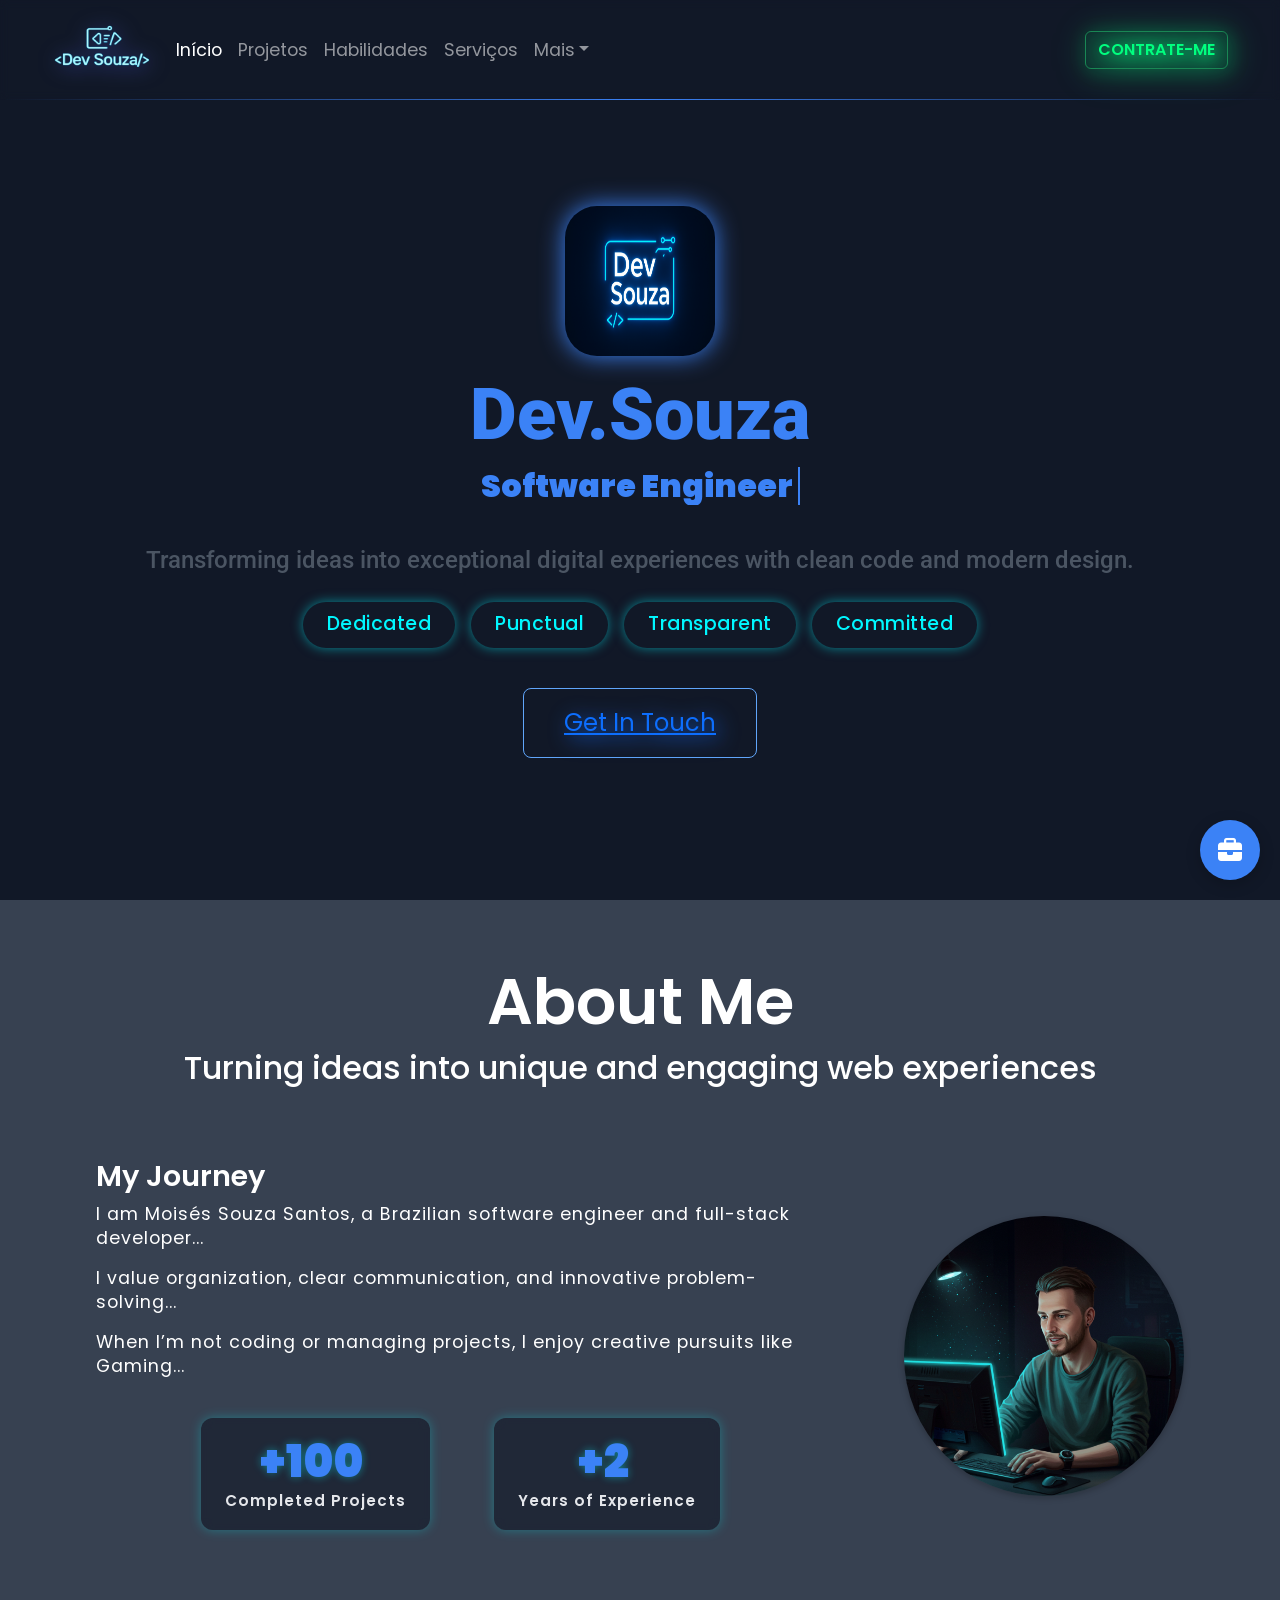
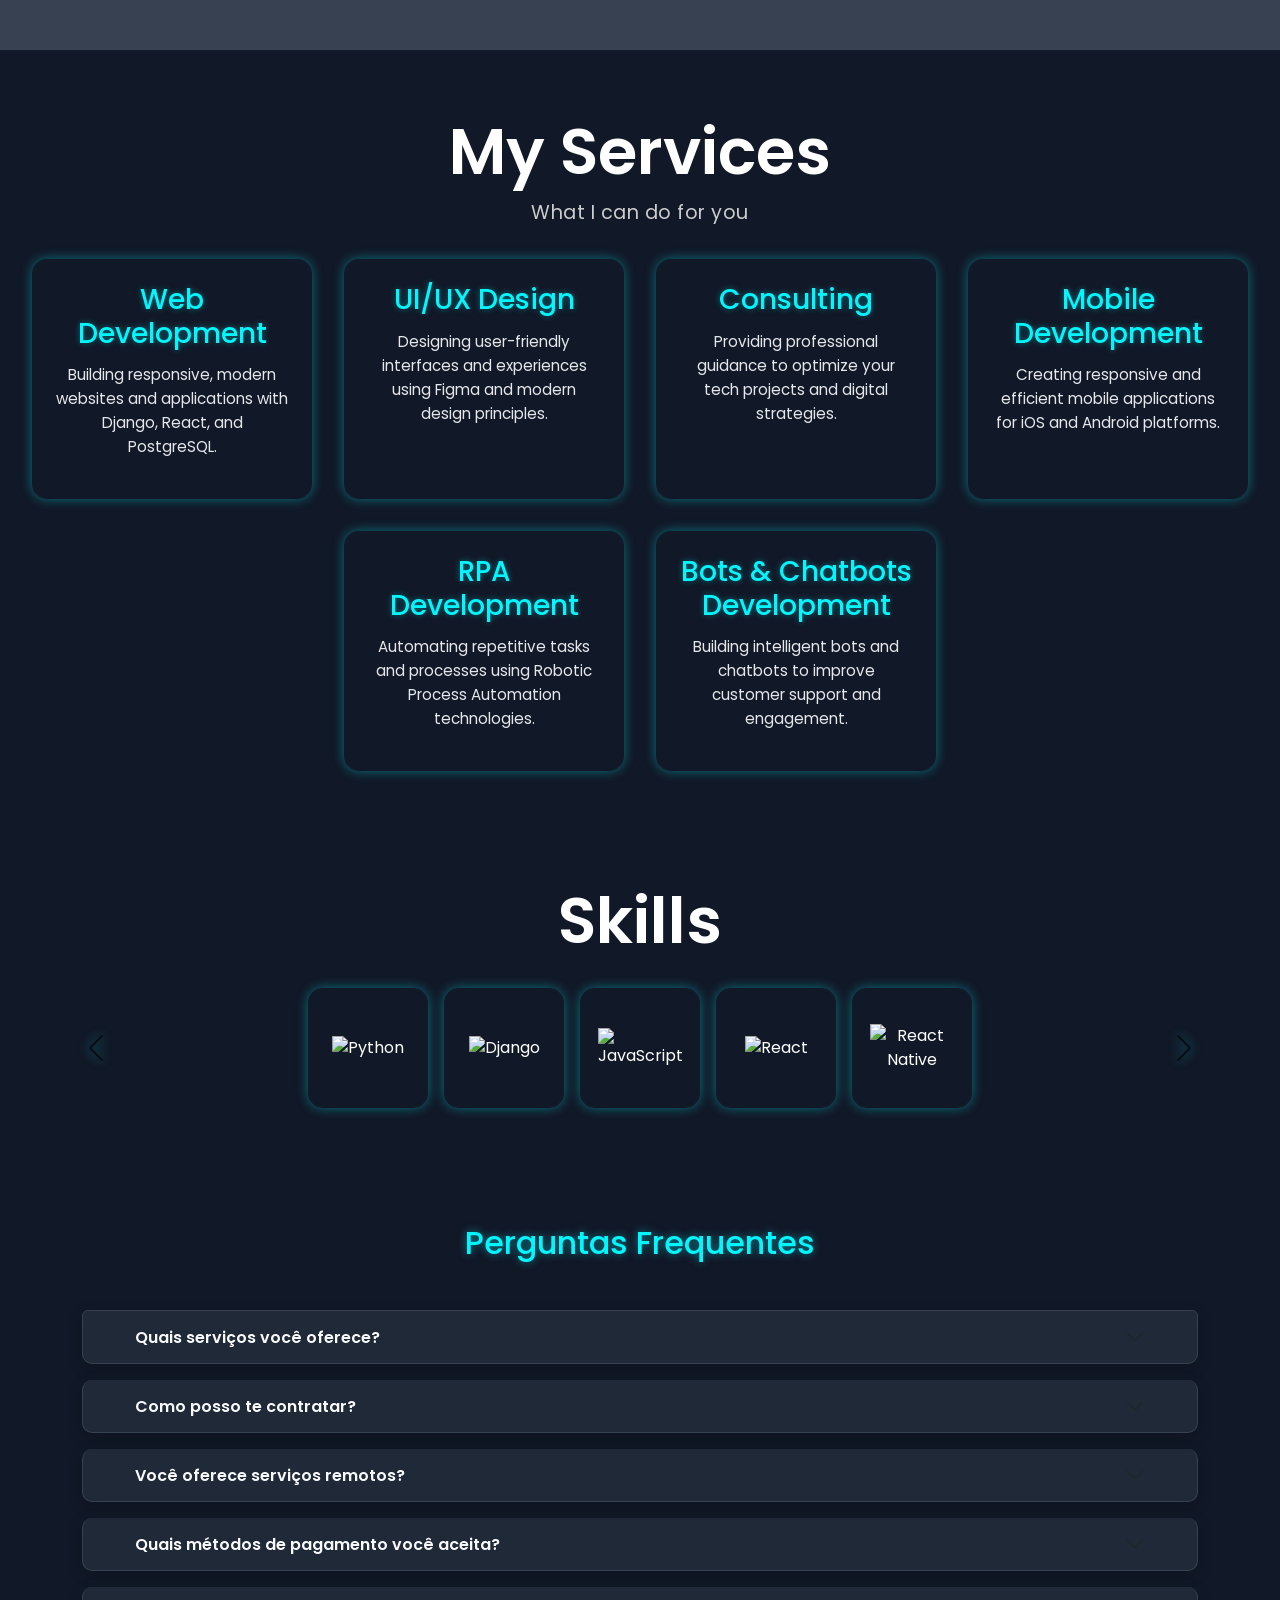
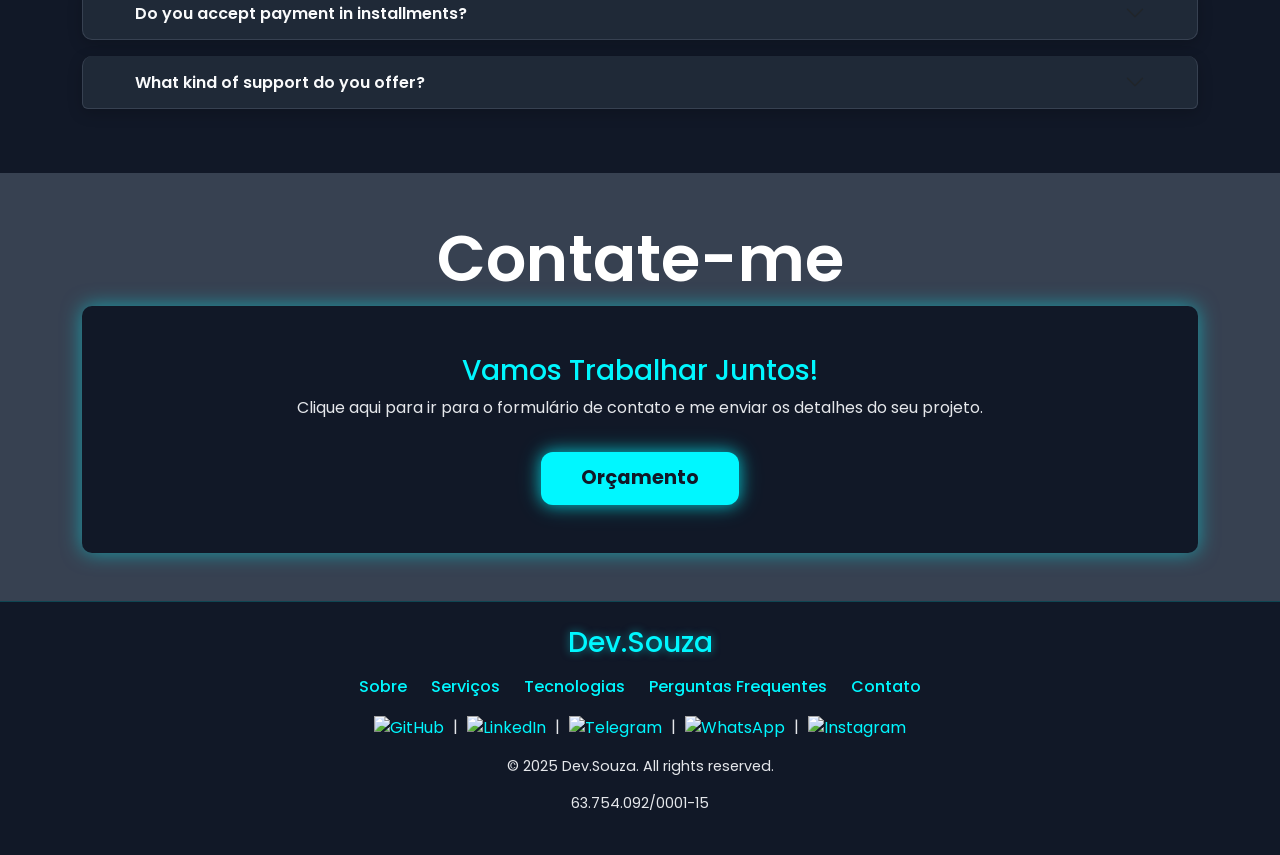
==== index.html @ a215d40a "first commit" ====
<!DOCTYPE html>
<html>
    <head>
        <meta charset="utf-8">
        <meta http-equiv="X-UA-Compatible" content="IE=edge">
        <title>Dev.Souza | Home</title>
        <meta name="description" content="">
        <meta name="viewport" content="width=device-width, initial-scale=1">
        
        <!-- Bootstrap CSS -->
        <link href="https://cdn.jsdelivr.net/npm/bootstrap@5.0.2/dist/css/bootstrap.min.css" rel="stylesheet" 
              integrity="sha384-EVSTQN3/azprG1Anm3QDgpJLIm9Nao0Yz1ztcQTwFspd3yD65VohhpuuCOmLASjC" crossorigin="anonymous">
        <!-- AOS CSS -->
        <link href="https://unpkg.com/aos@2.3.1/dist/aos.css" rel="stylesheet">
        <!-- Custom CSS -->
        <link rel="stylesheet" href="css/style.css">
        <!-- Font Awesome -->
        <link rel="stylesheet" href="https://cdnjs.cloudflare.com/ajax/libs/font-awesome/6.5.1/css/all.min.css">
    </head>
    <body>
        <header>
            <nav class="navbar navbar-expand-lg bg-transparent navbar-dark custom-navbar sticky-navbar">
                <div class="container-fluid">
                    <a class="navbar-brand" href="index.html">
                        <img src="images/logosouza3.png" width="150" height="150" alt="Dev.Souza">
                    </a>
                    <button class="navbar-toggler" type="button" data-bs-toggle="collapse" data-bs-target="#navbarSupportedContent"
                        aria-controls="navbarSupportedContent" aria-expanded="false" aria-label="Toggle navigation">
                        <span class="navbar-toggler-icon"></span>
                    </button>
                    <div class="collapse navbar-collapse" id="navbarSupportedContent">
                        <ul class="navbar-nav me-auto mb-2 mb-lg-0">
                            <li class="nav-item">
                                <a class="nav-link active" aria-current="page" href="#hero" data-translate="home">Home</a>
                            </li>
                            <li class="nav-item">
                                <a class="nav-link" href="projects.html" data-translate="projects">Projects</a>
                            </li>
                            <li class="nav-item">
                                <a class="nav-link" href="#technologies" data-translate="skills">Skills</a>
                            </li>
                            <li class="nav-item">
                                <a class="nav-link" href="#services" data-translate="services">Services</a>
                            </li>
                            <li class="nav-item dropdown">
                                <a class="nav-link dropdown-toggle" href="#" role="button" data-bs-toggle="dropdown" aria-expanded="false" data-translate="more">
                                    More
                                </a>
                                <ul class="dropdown-menu dropdown-menu-dark">
                                    <li><a class="dropdown-item" href="#about" data-translate="about">About</a></li>
                                    <li><a class="dropdown-item" href="#" target="_blank" data-translate="blog">Blog</a></li>
                                    <li><hr class="dropdown-divider"></li>
                                    <li><a class="dropdown-item" href="https://github.com/LinuxEater/" target="_blank" data-translate="github">GitHub</a></li>
                                </ul>
                            </li>
                        </ul>
                        <a href="budget.html" id="hire-me" class="btn btn-outline-success" data-translate="hire_me">HIRE ME</a>
                    </div>
                </div>
            </nav>
        </header>

        <!-- Hero Section -->
        <section id="hero" class="pt-5">
            <div id="particles-js"></div>
            <div class="bouncing-logo" data-aos="zoom-in">
                <img src="images/logosouza1.png" width="50" height="50">
            </div>
            <div class="text-title" data-aos="fade-up" data-aos-duration="1000"><h1>Dev.Souza</h1></div>
            <div class="text-title-sub" data-aos="fade-up" data-aos-delay="200" data-aos-duration="1000">
                <h2><span id="typewriter"></span></h2>
            </div>
            <div class="text-title-pa">
                <p>Transforming ideas into exceptional digital experiences with clean code and modern design.</p>
            </div>
            <div class="creed-boxes">
                <div class="creed-box"><p>Dedicated</p></div>
                <div class="creed-box"><p>Punctual</p></div>
                <div class="creed-box"><p>Transparent</p></div>
                <div class="creed-box"><p>Committed</p></div>
            </div>
            <div class="btn-ctr"><a href="#contact">Get In Touch</a></div>
        </section>

        <!-- About Section -->
        <section id="about">
            <h1 data-aos="fade-up">About Me</h1>
            <h2 data-aos="fade-up" data-aos-delay="100">Turning ideas into unique and engaging web experiences</h2>
            <div class="about-section">
                <div class="about-item" data-aos="fade-right">
                    <h4>My Journey</h4>
                    <p>I am Moisés Souza Santos, a Brazilian software engineer and full-stack developer...</p>
                    <p>I value organization, clear communication, and innovative problem-solving...</p>
                    <p>When I’m not coding or managing projects, I enjoy creative pursuits like Gaming...</p>
                    <div class="about-small">
                        <div class="box-item">
                            <p>+100</p>
                            <small>Completed Projects</small>
                        </div>
                        <div class="box-item">
                            <p>+2</p>
                            <small>Years of Experience</small>
                        </div>
                    </div>
                </div>
                <div class="about-image" data-aos="fade-left">
                    <img src="images/aboutimage.jpg">
                </div>
            </div>
        </section>

        <!-- Services Section -->
        <section id="services">
            <h2 data-aos="fade-up">My Services</h2>
            <p class="subtitle" data-aos="fade-up" data-aos-delay="100">What I can do for you</p>
            <div class="services-container">
                <div class="service-card" data-aos="fade-up" data-aos-delay="200">
                    <h3>Web Development</h3>
                    <p>Building responsive, modern websites and applications with Django, React, and PostgreSQL.</p>
                </div>
                <div class="service-card" data-aos="fade-up" data-aos-delay="300">
                    <h3>UI/UX Design</h3>
                    <p>Designing user-friendly interfaces and experiences using Figma and modern design principles.</p>
                </div>
                <div class="service-card" data-aos="fade-up" data-aos-delay="400">
                    <h3>Consulting</h3>
                    <p>Providing professional guidance to optimize your tech projects and digital strategies.</p>
                </div>
                <div class="service-card" data-aos="fade-up" data-aos-delay="500">
                    <h3>Mobile Development</h3>
                    <p>Creating responsive and efficient mobile applications for iOS and Android platforms.</p>
                </div>
                <div class="service-card" data-aos="fade-up" data-aos-delay="600">
                    <h3>RPA Development</h3>
                    <p>Automating repetitive tasks and processes using Robotic Process Automation technologies.</p>
                </div>
                <div class="service-card" data-aos="fade-up" data-aos-delay="700">
                    <h3>Bots & Chatbots Development</h3>
                    <p>Building intelligent bots and chatbots to improve customer support and engagement.</p>
                </div>
            </div>
        </section>

        <!-- Technologies Section -->
        <section id="technologies" class="py-5" style="text-align: center; color: #fff;">
            <h2 class="mb-4" style="color: #00f7ff;" data-aos="fade-up">Skills</h2>
            <div id="techCarousel" class="carousel slide" data-bs-ride="carousel" data-aos="zoom-in">
                <div class="carousel-inner">
                    <!-- Slides com imagens de tecnologias -->
                    <div class="carousel-item active">
                        <div class="d-flex justify-content-center gap-3 flex-wrap">
                            <div class="tech-slide"><img src="https://img.icons8.com/nolan/64/python.png" alt="Python"></div>
                            <div class="tech-slide"><img src="https://img.icons8.com/nolan/64/django.png" alt="Django"></div>
                            <div class="tech-slide"><img src="https://img.icons8.com/nolan/64/javascript.png" alt="JavaScript"></div>
                            <div class="tech-slide"><img src="https://img.icons8.com/officel/80/react.png" alt="React"></div>
                            <div class="tech-slide"><img src="https://img.icons8.com/nolan/64/android-os.png" alt="React Native"></div>
                        </div>
                    </div>
                    <div class="carousel-item">
                        <div class="d-flex justify-content-center gap-3 flex-wrap">
                            <div class="tech-slide"><img src="https://img.icons8.com/nolan/64/node-js.png" alt="Node.js"></div>
                            <div class="tech-slide"><img src="https://img.icons8.com/nolan/64/angularjs.png" alt="Angular"></div>
                            <div class="tech-slide"><img src="https://img.icons8.com/nolan/64/html.png" alt="HTML"></div>
                            <div class="tech-slide"><img src="https://img.icons8.com/nolan/64/css3.png" alt="CSS"></div>
                            <div class="tech-slide"><img src="https://img.icons8.com/nolan/64/tailwind_css.png" alt="Tailwind"></div>
                        </div>
                    </div>
                    <div class="carousel-item">
                        <div class="d-flex justify-content-center gap-3 flex-wrap">
                            <div class="tech-slide"><img src="https://img.icons8.com/color/48/postgreesql.png" alt="PostgreSQL"></div>
                            <div class="tech-slide"><img src="https://img.icons8.com/external-bearicons-gradient-bearicons/64/external-SQL-file-extension-bearicons-gradient-bearicons.png" alt="SQLite"></div>
                            <div class="tech-slide"><img src="https://img.icons8.com/nolan/64/mongo-db.png" alt="MongoDB"></div>
                            <div class="tech-slide"><img src="https://img.icons8.com/nolan/64/mysql.png" alt="MySQL"></div>
                            <div class="tech-slide"><img src="https://img.icons8.com/color/48/firebase.png" alt="Firebase"></div>
                        </div>
                    </div>
                </div>

                <!-- Controls -->
                <button class="carousel-control-prev" type="button" data-bs-target="#techCarousel" data-bs-slide="prev">
                    <span class="carousel-control-prev-icon" aria-hidden="true" style="filter: invert(100%) drop-shadow(0 0 6px #00f7ff);"></span>
                    <span class="visually-hidden">Previous</span>
                </button>
                <button class="carousel-control-next" type="button" data-bs-target="#techCarousel" data-bs-slide="next">
                    <span class="carousel-control-next-icon" aria-hidden="true" style="filter: invert(100%) drop-shadow(0 0 6px #00f7ff);"></span>
                    <span class="visually-hidden">Next</span>
                </button>
            </div>
        </section>

    <section id="faq" class="py-5" style="background-color: #111827; color: #fff;">
    <div class="container">
        <h2 class="text-center mb-5" style="color: #00f7ff; text-shadow: 0 0 8px rgba(0,247,255,0.5);" data-aos="fade-up" data-translate="faq">Frequently Asked Questions</h2>

        <div class="accordion" id="faqAccordion">

        <!-- Questão 1 -->
        <div class="accordion-item" data-aos="fade-up" data-aos-delay="100">
            <h2 class="accordion-header" id="faqHeading1">
            <button class="accordion-button collapsed" type="button" data-bs-toggle="collapse" data-bs-target="#faqCollapse1" aria-expanded="false" aria-controls="faqCollapse1" data-translate="faq1_question">
                What services do you offer?
            </button>
            </h2>
            <div id="faqCollapse1" class="accordion-collapse collapse" aria-labelledby="faqHeading1" data-bs-parent="#faqAccordion">
            <div class="accordion-body" data-translate="faq1_answer">
                I provide web development, mobile development, RPA, bots and chatbots, and consulting services.
            </div>
            </div>
        </div>

        <!-- Questão 2 -->
        <div class="accordion-item" data-aos="fade-up" data-aos-delay="200">
            <h2 class="accordion-header" id="faqHeading2">
            <button class="accordion-button collapsed" type="button" data-bs-toggle="collapse" data-bs-target="#faqCollapse2" aria-expanded="false" aria-controls="faqCollapse2" data-translate="faq2_question">
                How can I hire you?
            </button>
            </h2>
            <div id="faqCollapse2" class="accordion-collapse collapse" aria-labelledby="faqHeading2" data-bs-parent="#faqAccordion">
            <div class="accordion-body" data-translate="faq2_answer">
                You can contact me through the contact section below, and I will get back to you promptly.
            </div>
            </div>
        </div>

        <!-- Questão 3 -->
        <div class="accordion-item" data-aos="fade-up" data-aos-delay="300">
            <h2 class="accordion-header" id="faqHeading3">
            <button class="accordion-button collapsed" type="button" data-bs-toggle="collapse" data-bs-target="#faqCollapse3" aria-expanded="false" aria-controls="faqCollapse3" data-translate="faq3_question">
                Do you offer remote services?
            </button>
            </h2>
            <div id="faqCollapse3" class="accordion-collapse collapse" aria-labelledby="faqHeading3" data-bs-parent="#faqAccordion">
            <div class="accordion-body" data-translate="faq3_answer">
                Yes! I work with clients worldwide via online communication and project management tools.
            </div>
            </div>
        </div>

        <!-- Questão 4 -->
        <div class="accordion-item" data-aos="fade-up" data-aos-delay="400">
            <h2 class="accordion-header" id="faqHeading4">
            <button class="accordion-button collapsed" type="button" data-bs-toggle="collapse" data-bs-target="#faqCollapse4" aria-expanded="false" aria-controls="faqCollapse4" data-translate="faq4_question">
                What payment methods do you accept?
            </button>
            </h2>
            <div id="faqCollapse4" class="accordion-collapse collapse" aria-labelledby="faqHeading4" data-bs-parent="#faqAccordion">
            <div class="accordion-body" data-translate="faq4_answer">
                I accept Wise, PicPay, PagSeguro, Pix, and MercadoPago.
            </div>
            </div>
        </div>

        <!-- Questão 5 -->
        <div class="accordion-item" data-aos="fade-up" data-aos-delay="500">
            <h2 class="accordion-header" id="faqHeading5">
            <button class="accordion-button collapsed" type="button" data-bs-toggle="collapse" data-bs-target="#faqCollapse5" aria-expanded="false" aria-controls="faqCollapse5" data-translate="faq5_question">
                Do you accept payment in installments?
            </button>
            </h2>
            <div id="faqCollapse5" class="accordion-collapse collapse" aria-labelledby="faqHeading5" data-bs-parent="#faqAccordion">
            <div class="accordion-body" data-translate="faq5_answer">
                Yes! I accept 50% payment at the start and 50% at the end of the project. I also offer installment options if needed.
            </div>
            </div>
        </div>

        <!-- Questão 6 -->
        <div class="accordion-item" data-aos="fade-up" data-aos-delay="600">
            <h2 class="accordion-header" id="faqHeading6">
            <button class="accordion-button collapsed" type="button" data-bs-toggle="collapse" data-bs-target="#faqCollapse6" aria-expanded="false" aria-controls="faqCollapse6" data-translate="faq6_question">
                What kind of support do you offer?
            </button>
            </h2>
            <div id="faqCollapse6" class="accordion-collapse collapse" aria-labelledby="faqHeading6" data-bs-parent="#faqAccordion">
            <div class="accordion-body" data-translate="faq6_answer">
                I provide full support during and after the project, including troubleshooting, maintenance, and updates.
            </div>
            </div>
        </div>

        </div>
    </div>
    </section>


    <section id="contact" class="py-5" style="background-color: #222; color: #fff; text-align: center;">
    <div class="container">
        <h2 class="mb-4" style="color: #00f7ff;" data-aos="fade-up" data-translate="contact_me">Contact Me</h2>

        <div class="contact-card p-5 rounded" onclick="window.location.href='/contact-page';" data-aos="zoom-in" data-aos-delay="100">
        <h3 style="color: #00f7ff;" data-translate="lets_work_together">Let's Work Together!</h3>
        <p style="color: #e5e7eb;" data-translate="contact_text">Click here to go to the contact form and send me your project details.</p>
        <a href="{% url 'budget' %}"><button class="btn btn-neon mt-3" data-translate="budget">Budget</button></a>
        </div>
    </div>
    </section>

        <!-- Footer e Scripts -->
        <footer id="footer" class="site-footer py-4" style="background-color: #111827; color: #e5e7eb;">
            <div class="container text-center">
                <h3 style="color: #00f7ff; text-shadow: 0 0 8px rgba(0,247,255,0.5);" data-aos="fade-up">Dev.Souza</h3>
                <ul class="footer-links list-unstyled d-flex justify-content-center gap-4 mt-3 mb-3" data-aos="fade-up" data-aos-delay="100">
                    <li><a href="#about" class="footer-link" data-translate="about">About</a></li>
                    <li><a href="#services" class="footer-link" data-translate="services">Services</a></li>
                    <li><a href="#technologies" class="footer-link" data-translate="technologies">Technologies</a></li>
                    <li><a href="#faq" class="footer-link" data-translate="faq">FAQ</a></li>
                    <li><a href="#contact" class="footer-link" data-translate="contact">Contact</a></li>
                </ul>
                <div class="social-links mb-3" data-aos="fade-up" data-aos-delay="200">
                    <a href="https://github.com/LinuxEater" target="_blank"><img src="images/github_icon.png" alt="GitHub" width="24" height="24"></a> |
                    <a href="https://www.linkedin.com/in/mois%C3%A9s-souza-santos/" target="_blank"><img src="images/linkedin_icon.png" alt="LinkedIn" width="24" height="24"></a> |
                    <a href="https://t.me/moisessoss" target="_blank"><img src="images/telegram_icon.png" alt="Telegram" width="24" height="24"></a> |
                    <a href="https://wa.me/5538998189765" target="_blank"><img src="images/whatsapp_icon.png" alt="WhatsApp" width="24" height="24"></a> |
                    <a href="https://www.instagram.com/moises123bbb/" target="_blank"><img src="images/instagram_icon.png" alt="Instagram" width="24" height="24"></a>
                </div>
                <p style="font-size: 0.9rem;">&copy; 2025 Dev.Souza. All rights reserved.</p>
                <p style="font-size: 0.9rem;">63.754.092/0001-15</p>
            </div>
        </footer>

        <!-- Scripts -->
        <script src="https://cdn.jsdelivr.net/npm/bootstrap@5.0.2/dist/js/bootstrap.bundle.min.js" 
                integrity="sha384-MrcW6ZMFYlzcLA8Nl+NtUVF0sA7MsXsP1UyJoMp4YLEuNSfAP+JcXn/tWtIaxVXM" crossorigin="anonymous"></script>
        <script src="https://unpkg.com/aos@2.3.1/dist/aos.js"></script>
        <script src="js/translations.js" defer></script>
        <script src="js/script.js" defer></script>
        <script src="js/particles.min.js" defer></script>
        <script src="js/app.js" defer></script>
        <script>
            AOS.init();
        </script>
    </body>
</html>
        <!-- Floating Button -->
        <a href="projects.html" class="float-btn">
            <span class="float-btn-tooltip">Veja meus principais projetos</span>
            <i class="fa-solid fa-briefcase"></i>
        </a>
    </body>
</html>
---- css/style.css ----
@import url('https://fonts.googleapis.com/css2?family=Roboto:ital,wght@0,100..900;1,100..900&display=swap');
@import url('https://fonts.googleapis.com/css2?family=Poppins:wght@300;400;500;600;700&display=swap');

*{
    box-sizing: border-box;
    margin: 0;
    padding: 0;
    font-family: 'Poppins', sans-serif;
}

body {
    background: #f0f0f0;
    color: #333;
}

header {
    text-align: center;
    width: 100%;
    color: white;
}

:root {
  /* Backgrounds */
  --color-bg-dark: #111827;   /* fundo principal, quase azul escuro */
  --color-bg-light: #1f2937;  /* fundo secundário (cinza/azul médio) */
  
  /* Textos */
  --color-text-primary: #f9fafb; /* texto principal (quase branco) */
  --color-text-secondary: #d1d5db; /* cinza claro para subtítulos */
  --color-text-muted: #9ca3af; /* texto desativado */

  /* Acentos (azulados) */
  --color-accent: #3b82f6;   /* azul principal (Tailwind blue-500) */
  --color-accent-hover: #2563eb; /* azul mais forte para hover */
  --color-accent-light: #60a5fa; /* azul mais claro para detalhes */

  /* Feedback */
  --color-success: #10b981; /* verde */
  --color-warning: #f59e0b; /* amarelo */
  --color-danger: #ef4444;  /* vermelho */

  /* Bordas e separadores */
  --color-border: #374151; /* cinza escuro */
  --color-border-light: #4b5563;
}

body{
    margin: 0;
    padding: 0;
    font-family: 'Poppins', sans-serif;
    background-color: var(--color-bg-dark);

}

html {
    scroll-behavior: smooth; 
}


.custom-navbar {
  position: fixed;
  top: 0;
  left: 0;
  width: 100%;
  z-index: 100;
  padding-top: 0 !important;
  padding-bottom: 0 !important;
  padding-left: 2.5rem;
  padding-right: 2.5rem;
  backdrop-filter: blur(4px);
  color: var(--color-text-primary);
  transition: top 0.3s ease;
}

.custom-navbar .nav-link {
  font-size: 1.1rem !important; 
}

/* Gradiente como borda */
.custom-navbar::after {
  content: '';
  position: absolute;
  bottom: 0;
  left: 0;
  height: 1px;
  width: 100%;
  background: linear-gradient(to right, transparent, var(--color-accent), transparent);
  pointer-events: none;
}

.custom-navbar.sticky {
  position: fixed;
}

.container-fluid img {
    width: 100px;
    height: 90px;
    filter: drop-shadow(2px 2px 10px rgba(79, 95, 236, 0.6));
    transition: all 0.3s ease;
}

.container-fluid img:hover {
    transform: scale(1.1);
}

#hire-me{
    filter: drop-shadow(2px 2px 8px #00ff7f) drop-shadow(2px 2px 15px #00ff7f);
    font-weight: 600;
    color: #00ff7f;
    transition: all 0.3s ease-in-out;
}

#hire-me:hover{
    color: #fff;
    transform: scale(1.1);

}


#hero{
    height: 100vh;
    display: flex;
    flex-direction: column;
    justify-content: center;
    align-items: center;
    text-align: center;
    position: relative; /* Adicionado para posicionamento absoluto dos filhos */
    overflow: hidden; /* Garante que as partículas não transbordem */
}

#particles-js {
    position: absolute;
    width: 100%;
    height: 100%;
    top: 0;
    left: 0;
    z-index: 0; /* Garante que as partículas fiquem no fundo */
}

/* Ajusta o z-index para o conteúdo da hero section ficar acima das partículas */
#hero > *:not(#particles-js) {
    position: relative;
    z-index: 1;
}

#typewriter {
  border-right: 2px solid #3b82f6; /* cor do cursor */
  padding-right: 5px;
  white-space: nowrap;
  overflow: hidden;
  display: inline-block;
}

.bouncing-logo img{
  width: 150px;
  height: 150px;
  border-radius: 2rem;
  filter: drop-shadow(0 0 0.75rem #3b82f6);
  margin: 1rem;
  animation: bounce 2s infinite;
}

@keyframes bounce {
  0%, 100% {
    transform: translateY(0);
  }
  50% {
    transform: translateY(-20px);
  }
}

.text-title h1{
    font-size: 4.5rem;
    font-weight: 900;
    font-family: 'Roboto';
    color: var(--color-accent);
}

.text-title-sub h2{
    font-size: 2rem;
    font-weight: 900;
    font-family: 'Roboto';
    color: rgb(59,130,246);
}

.text-title-pa p{
    font-size: 1.5rem;
    font-weight: 500;
    margin-top: 20px;
    font-family: 'Roboto';
    color: rgb(75 85 99);
}

.creed-boxes{
    display: flex;
    justify-content: center;
    align-items: center;
}

.creed-box {
    margin: 0.5rem;
    padding: 0.6rem 1.5rem;
    display: flex;
    justify-content: center;
    align-items: center;
    text-align: center;
    border-radius: 25px;
    background-color: #111827; /* fundo escuro harmonioso */
    color: #00f7ff; /* azul neon para destacar o texto */
    font-weight: 600;
    font-size: 0.95rem;
    letter-spacing: 0.5px;
    box-shadow: 0 0 12px rgba(0, 247, 255, 0.5); /* glow azul neon */
    transition: transform 0.3s ease, box-shadow 0.3s ease, color 0.3s ease;
    cursor: pointer;
}

.creed-box:hover {
    transform: translateY(-4px) scale(1.05);
    box-shadow: 0 0 20px rgba(0, 247, 255, 0.8);
    color: #ffffff; /* muda o texto no hover para mais destaque */
}

.creed-box p{
    font-size: 1.2rem;      /* tamanho legível */
    font-weight: 500;     /* semi-bold, dá presença sem exagero */
    margin: 0;            /* remove margens padrão do <p> */
    line-height: 1.4;
}

.btn-ctr{
    margin-top: 2rem;
    border: solid 1px #60a5fa;
    color: #60a5fa;
    padding: 1rem 2.5rem;
    border-radius: .5rem;
    transition: all 0.3s ease-in-out;
}

.btn-ctr a{
    font-size: 1.5rem;
    filter: drop-shadow(4px 4px 10px rgb(17, 99, 231));
}

.btn-ctr:hover{
    background-color: #60a5fa;
    color: #f7f7f8;
    cursor: pointer;
    box-shadow: 4px 4px 10px #60a5fa;
    transform: scale(1.1);
}

/* Responsividade do Hero Section */
@media (max-width: 1024px) {
    #hero{
        margin-top: 100px;
    }

    #hero .text-title h1 {
        font-size: 2.5rem;
    }
    #hero .text-title-sub h2 {
        font-size: 1.3rem;
    }
    #hero .text-title-pa p {
        font-size: 1rem;
        max-width: 80%;
    }
    .creed-box {
        padding: 0.6rem 1.5rem;
        font-size: 0.95rem;
    }
    .btn-ctr a {
        font-size: 1.1rem;
        padding: 0.7rem 1.5rem;
    }
}

@media (max-width: 768px) {
    #hero {
        margin-top: 100px;
        padding: 4rem 1rem;
    }
    #hero .text-title h1 {
        font-size: 2rem;
    }
    #hero .text-title-sub h2 {
        font-size: 1.1rem;
    }
    #hero .text-title-pa p {
        font-size: 0.95rem;
        max-width: 90%;
    }
    .creed-boxes {
        flex-wrap: wrap;
        gap: 0.8rem;
    }
    .creed-box {
        padding: 0.5rem 1rem;
        font-size: 0.9rem;
    }
    .btn-ctr a {
        font-size: 1rem;
        padding: 0.65rem 1.2rem;
    }
}

@media (max-width: 480px) {
    #hero{
        margin-top: 100px;
    }

    #hero {
        height: auto;
        padding: 3rem 1rem;
        padding-top: 15rem;
    }
    #hero .text-title h1 {
        font-size: 1.8rem;
    }
    #hero .text-title-sub h2 {
        font-size: 1rem;
    }
    #hero .text-title-pa p {
        font-size: 0.9rem;
        max-width: 95%;
    }
    .creed-boxes {
        flex-direction: column;
        gap: 0.6rem;
    }
}


/* about me*/

#about{
    background-color: #374151;
    width: 100%;
    height: auto;
    padding: 4rem 2rem;
    color: white;
    display: flex;
    flex-direction: column;
    justify-content: center;
    align-items: center;
}

#about h1,h2{
    margin-left: 2rem;
    margin-right: 2rem;
}

#about > h1{
    font-size: 4rem;
    font-weight: 600;
}

#about > h2{
    font-size: 2rem;
    font-weight: 500;
}

.about-image{
    display: flex;
    justify-content: center;
    align-items: center;
    width: 280px;
    height: 280px;
    border-radius: 50%;
    box-shadow: 0 2px 6px rgba(7, 7, 7, 0.25);
    animation: rotate-card 5s linear infinite;
}

@keyframes rotate-card {
  0% {
    transform: scale(1.1);
    filter: drop-shadow(0 0 10px #00f7ff);
  }
  25% {
    transform: scale(1.2);
    filter: drop_shadow(0 0 20px #00f7ff);
  }
  50% {
    transform: scale(1.1);
    filter: drop-shadow(0 0 15px #00f7ff);
  }
  75% {
    transform: scale(1.2);
    filter: drop-shadow(0 0 25px #00f7ff);
  }
  100% {
    transform: scale(1.1);
    filter: drop-shadow(0 0 10px #00f7ff);
  }
}


.about-image img{
    width: 280px;
    height: 280px;
    border-radius: 50%;
}

.about-section{
    display: flex !important;
    justify-content: center;
    align-items: center;
    padding: 2rem 4rem;
    margin-top: 2rem;
}

.about-item{
    margin-right: 5rem;
}

.about-item h4{
    font-size: 1.8rem;
    font-weight: 600;
}

.about-item p{
    font-size: 1.1rem;
    line-height: 1.5rem;
    letter-spacing: 1px;
}

.about-small{
    display: flex;
    justify-content: center;
    align-items: center;
}

.box-item {
    margin: 1.5rem 2rem;
    display: flex;
    height: 7rem;
    flex-direction: column;
    justify-content: center;
    align-items: center;
    text-align: center; /* centraliza textos menores */
    padding: 1rem 1.5rem;
    border-radius: 12px;
    background: rgba(17, 24, 39, 0.6); /* fundo escuro translúcido (#111827) */
    backdrop-filter: blur(6px); /* efeito glassmorphism */
    box-shadow: 0 0 12px rgba(0, 247, 255, 0.3); /* glow azul neon */
    transition: transform 0.3s ease, box-shadow 0.3s ease;
}

.box-item:hover {
    transform: translateY(-6px) scale(1.05);
    box-shadow: 0 0 18px rgba(0, 247, 255, 0.6);
    cursor: pointer;
}

.box-item p {
    color: var(--color-accent);
    font-size: 2.8rem;
    font-weight: 900;
    margin: 1rem;
    margin-left: 10px;
    text-shadow: 0 0 8px rgba(0, 247, 255, 0.4); /* destaque neon */
}

.box-item small {
    letter-spacing: 1px;
    font-weight: 600;
    font-size: 0.95rem;
    color: #e5e7eb; /* cinza claro */
}

/* Tablet screens (768px and below) */
@media (max-width: 768px) {
  .about-section {
    flex-direction: column; /* Stack text and image vertically */
    padding: 1.5rem 2rem;
  }

  .about-item {
    margin-right: 0; /* Remove margin for vertical layout */
    text-align: center; /* Center text for better mobile appearance */
  }

  .about-small {
    flex-direction: column; /* Stack stats vertically */
    gap: 1rem;
  }

  .box-item {
    margin: 1rem 0;
    width: 80%; /* Ensure boxes don’t stretch too wide */
    max-width: 200px;
  }
}

/* Mobile screens (640px and below) */
@media (max-width: 640px) {
  #about {
    padding: 2rem 1rem; /* Reduce padding */
  }

  #about > h1 {
    font-size: 2.5rem; /* Smaller heading */
  }

  #about > h2 {
    font-size: 1.5rem;
    text-align: center;
  }

  .about-item h4 {
    font-size: 1.5rem;
  }

  .about-item p {
    font-size: 1rem;
    line-height: 1.4rem;
  }

  .about-image{
    background-color: none;
  }

  .about-image, .about-image img {
    width: 200px; /* Smaller image for mobile */
    height: 200px;
    margin-top: 20px;
  }

  .box-item p {
    font-size: 2rem; /* Smaller font for stats */
  }

  .box-item small {
    font-size: 0.85rem;
  }

  .about-section {
    padding: 1rem; /* Reduce padding further */
    margin-top: 1rem;
  }
}

/* Extra small screens (480px and below) */
@media (max-width: 480px) {
  #about > h1 {
    font-size: 2rem;
  }

  #about > h2 {
    font-size: 1.25rem;
  }

  .about-item h4 {
    font-size: 1.25rem;
  }

  .about-item p {
    font-size: 0.9rem;
    letter-spacing: 0.5px;
  }

  .about-image, .about-image img {
    width: 160px;
    height: 160px;
  }

  .box-item {
    padding: 0.75rem;
    height: 6rem;
  }

  .box-item p {
    font-size: 1.8rem;
    margin: 0.5rem;
  }
}

/* services section */
#services {
    padding: 4rem 2rem;
    background-color: var(--color-bg-dark); /* escuro, combina com o body #333 */
    color: #fff;
    text-align: center;
}

#services h1{
    font-size: 4rem !important;
    font-weight: 600 !important;
}

#services h2 {
    font-size: 4rem;
    margin-bottom: 0.5rem;
    color: white;
    font-weight: 600;
}

#services .subtitle {
    font-size: 1.2rem;
    margin-bottom: 2rem;
    color: #ccc;
    letter-spacing: 0.5px;
}

.services-container {
    display: flex;
    flex-wrap: wrap;
    justify-content: center;
    gap: 2rem;
}

.service-card {
    background: #111827;
    border-radius: 15px;
    padding: 1.5rem;
    width: 280px; /* ajustado para caber 6 cards lado a lado em telas grandes */
    box-shadow: 0 0 12px rgba(0, 247, 255, 0.4);
    transition: transform 0.3s ease, box-shadow 0.3s ease;
}

.service-card:hover {
    transform: translateY(-6px) scale(1.05);
    cursor: pointer;
    box-shadow: 0 0 20px rgba(0, 247, 255, 0.7);
}

.service-card h3 {
    color: #00f7ff;
    margin-bottom: 0.8rem;
    text-shadow: 0 0 6px rgba(0, 247, 255, 0.4);
}

.service-card p {
    color: #e5e7eb;
    font-size: 0.95rem;
    line-height: 1.5rem;
}

/* ================== Responsivo ================== */

/* Tablets e telas médias (≤1024px) */
@media (max-width: 1024px) {
    .services-container {
        flex-wrap: wrap;
        justify-content: center;
    }

    .service-card {
        width: 45%; /* dois cards por linha */
        margin-bottom: 1.5rem;
    }
}

/* Mobile (≤768px) */
@media (max-width: 768px) {
    .service-card {
        width: 100%; /* cada card ocupa a linha toda */
        margin-bottom: 1rem;
    }

    #services h2 {
        font-size: 2rem;
    }

    #services .subtitle {
        font-size: 1rem;
    }

    .service-card p {
        font-size: 0.9rem;
    }
}

/* skills */

#technologies{
    background-color: var(--color-bg-dark);
}

#technologies h2 {
    font-size: 4rem !important;
    margin-bottom: 0.5rem !important;
    color: white !important;
    font-weight: 600 !important;
}

.tech-slide {
    width: 120px;
    height: 120px;
    background-color: #111827;
    border-radius: 15px;
    display: flex;
    justify-content: center;
    align-items: center;
    box-shadow: 0 0 12px rgba(0, 247, 255, 0.4);
    transition: transform 0.3s ease, box-shadow 0.3s ease;
}

.tech-slide:hover {
    transform: scale(1.1) translateY(-6px);
    cursor: pointer;
    box-shadow: 0 0 20px rgba(0, 247, 255, 0.7);
}

.tech-slide img {
    max-width: 70%;
    max-height: 70%;
}

.carousel-item .d-flex {
    justify-content: center; /* centraliza horizontalmente */
    flex-wrap: wrap;         /* quebra em múltiplas linhas no mobile */
    gap: 1.5rem;
    padding: 20px 0;         /* adiciona espaço em cima e embaixo */
}

.accordion-item {
    background-color: var(--color-bg-light);
    border: 1px solid var(--color-border);
    border-radius: 10px;
    margin-bottom: 1rem;
    box-shadow: 0 4px 15px rgba(0, 0, 0, 0.2);
    transition: all 0.3s ease;
}

.accordion-item:hover {
    transform: translateY(-5px);
    box-shadow: 0 6px 20px rgba(0, 247, 255, 0.2);
}

.accordion-button {
    background-color: transparent;
    color: var(--color-text-primary);
    font-weight: 600;
    border-radius: 10px;
    transition: background-color 0.3s ease, color 0.3s ease;
}

.accordion-button:hover {
    background-color: rgba(0, 247, 255, 0.1);
    color: var(--color-accent-light);
}

.accordion-button:not(.collapsed) {
    background-color: var(--color-accent);
    color: var(--color-text-primary);
    box-shadow: 0 4px 15px rgba(59, 130, 246, 0.4);
}

.accordion-body {
    background-color: var(--color-bg-dark);
    color: var(--color-text-secondary);
    border-bottom-left-radius: 10px;
    border-bottom-right-radius: 10px;
}

/* contact section*/
#contact{
    background-color: #374151 !important;
}

#contact h2 {
    font-size: 4rem !important;
    margin-bottom: 0.5rem !important;
    color: white !important;
    font-weight: 600 !important;
}


.contact-card {
    background-color: #111827;
    border-radius: 10px !important;
    box-shadow: 0 0 20px rgba(0,247,255,0.5);
    cursor: pointer;
    transition: transform 0.3s ease, box-shadow 0.3s ease;
}

.contact-card:hover {
    box-shadow: 0 0 30px rgba(0,247,255,0.8);
}

.btn-neon {
    background-color: #00f7ff;
    color: #111827;
    font-weight: 600;
    box-shadow: 0 0 10px rgba(0,247,255,0.5);
    transition: box-shadow 0.3s ease, transform 0.3s ease;
}

.btn-neon:hover {
    box-shadow: 0 0 20px rgba(0,247,255,0.8);
    transform: scale(1.1);
}

/*footer*/
.footer-links a {
    color: #00f7ff;
    text-decoration: none;
    font-weight: 500;
    transition: color 0.3s, text-shadow 0.3s;
}

.footer-links a:hover {
    color: #ffffff;
    text-shadow: 0 0 8px rgba(0,247,255,0.7);
}

.social-links a {
    color: #00f7ff;
    text-decoration: none;
    margin: 0 5px;
}

.social-links a:hover {
    color: #ffffff;
}

.site-footer {
    border-top: 1px solid rgba(0, 247, 255, 0.2);
}


/*  pagina de orcamento */
#orcamentos{
    margin-top: 120px;
    background-color: var(--color-bg-dark) !important;
}
.quote-card {
    background: rgba(17, 24, 39, 0.7); /* fundo escuro transparente */
    backdrop-filter: blur(8px); /* efeito glassmorphism */
    border-radius: 20px !important;
    padding: 2rem;
    box-shadow: 0 0 20px rgba(0,247,255,0.4);
    transition: transform 0.3s ease, box-shadow 0.3s ease;
}

.quote-card:hover {
    transform: scale(1.02);
    box-shadow: 0 0 30px rgba(0,247,255,0.6);
}

.quote-form .form-control,
.quote-form .form-select,
.quote-form textarea {
    background-color: rgba(17,24,39,0.5);
    border: 1px solid #00f7ff;
    color: #e5e7eb;
    border-radius: 8px;
    padding: 0.65rem 1rem;
    transition: box-shadow 0.3s ease, border 0.3s ease;
}

.quote-form .form-control:focus,
.quote-form .form-select:focus,
.quote-form textarea:focus {
    box-shadow: 0 0 10px rgba(0, 247, 255, 0.6);
    border-color: #00f7ff;
    outline: none;
    background-color: rgba(26,26,46,0.8);
}

.btn-neon {
    background-color: #00f7ff !important; /* força a cor azul neon */
    color: #111827 !important;           /* texto escuro */
    font-weight: 700;
    font-size: 1.2rem;
    padding: 0.75rem 2.5rem;
    border: none !important;             /* remove bordas padrão do Bootstrap */
    border-radius: 12px;
    cursor: pointer;
    box-shadow: 0 0 15px rgba(0,247,255,0.6), 0 0 25px rgba(0,247,255,0.3);
    transition: box-shadow 0.3s ease, transform 0.3s ease, color 0.3s ease;
    display: inline-block;
    position: relative;
    z-index: 10;
}

.btn-neon:hover {
    transform: scale(1.1);
    box-shadow: 0 0 25px rgba(0,247,255,0.8), 0 0 40px rgba(0,247,255,0.5);
    color: #fff !important;
}

/*pagina de projetos */

#projects{
        margin-top: 120px;
    }

/* Header */
.projects-title {
    color: #00f7ff;
    text-shadow: 0 0 10px rgba(0,247,255,0.5);
}

.projects-subtitle {
    color: #e5e7eb;
    max-width: 800px;
    margin: auto;
}

/* Grid de Projetos */
.projects-grid {
    display: grid;
    grid-template-columns: repeat(auto-fit, minmax(280px, 1fr));
    gap: 2rem;
}

/* Cartões de Projeto */

#projects{
    background-color: var(--color-bg-dark) !important;
}

.project-card {
    background: rgba(17, 24, 39, 0.1) !important;
    backdrop-filter: blur(8px) !important;
    border-radius: 15px;
    padding: 1.5rem;
    box-shadow: 0 0 15px rgba(0,247,255,0.3);
    text-align: center;
    transition: transform 0.3s ease, box-shadow 0.3s ease;
}

.project-card img {
    width: 100%;
    border-radius: 12px;
    margin-bottom: 1rem;
    object-fit: cover;
}

.project-card h3 {
    color: #00f7ff;
    margin-bottom: 0.5rem;
}

.project-card p {
    color: #e5e7eb;
    font-size: 0.95rem;
    margin-bottom: 1rem;
}

.project-card:hover {
    transform: scale(1.03);
    box-shadow: 0 0 25px rgba(0,247,255,0.6);
}

/* Botão do Projeto */
.btn-project {
    background-color: #00f7ff;
    color: #111827;
    font-weight: 600;
    padding: 0.6rem 1.5rem;
    border-radius: 10px;
    text-decoration: none;
    box-shadow: 0 0 12px rgba(0,247,255,0.5);
    transition: transform 0.3s ease, box-shadow 0.3s ease;
}

.btn-project:hover {
    transform: scale(1.08);
    box-shadow: 0 0 25px rgba(0,247,255,0.8);
    color: #fff;
}

.more-projects-title {
    color: #00f7ff;
    font-size: 1.8rem;
    margin-bottom: 0.5rem;
    text-shadow: 0 0 10px rgba(0,247,255,0.5);
}

.more-projects-desc {
    color: #e5e7eb;
    font-size: 1rem;
    margin-bottom: 1.5rem;
    max-width: 700px;
    margin-left: auto;
    margin-right: auto;
}

.btn-more-projects {
    background-color: #00f7ff;
    color: #111827;
    font-weight: 600;
    padding: 0.65rem 1.8rem;
    border-radius: 12px;
    text-decoration: none;
    box-shadow: 0 0 12px rgba(0,247,255,0.5);
    transition: transform 0.3s ease, box-shadow 0.3s ease;
}

.btn-more-projects:hover {
    transform: scale(1.05);
    box-shadow: 0 0 25px rgba(0,247,255,0.8);
    color: #fff;
}

.project-section {
    background-color: #1f2937;
    padding: 2rem;
    border-radius: 15px;
    color: var(--color-text-primary);
}

.project-title {
    color: var(--color-accent);
    font-weight: 600;
    margin-bottom: 1rem;
}

.project-description {
    color: var(--color-text-secondary);
    line-height: 1.6;
}

.technologies-used .badge {
    background-color: var(--color-accent-light) !important;
    color: var(--color-bg-dark) !important;
    font-weight: 500;
    padding: 0.4rem 0.8rem;
}

/* General Responsive Adjustments (max-width: 768px) */
@media (max-width: 768px) {
    #projects{
        margin-top: 100px;
    }
    /* Global font size adjustments */
    h1 { font-size: 2.5rem !important; }
    h2 { font-size: 1.8rem !important; }
    h3 { font-size: 1.3rem !important; }
    p { font-size: 0.9rem !important; }

    /* Section padding */
    section {
        padding: 3rem 1rem !important;
    }

    /* Navbar adjustments */
    .custom-navbar {
        padding-left: 1rem;
        padding-right: 1rem;
    }
    .custom-navbar .nav-link {
        font-size: 1rem !important;
    }

    /* Contact and Quote cards */
    .contact-card, .quote-card {
        padding: 1.5rem;
        margin: 1rem auto;
        max-width: 90%;
    }

    /* Form elements */
    .quote-form .form-control,
    .quote-form .form-select,
    .quote-form textarea {
        padding: 0.5rem 0.8rem;
        font-size: 0.9rem;
    }

    /* Buttons */
    .btn-neon, .btn-project, .btn-more-projects {
        font-size: 1rem !important;
        padding: 0.6rem 1.2rem !important;
    }

    /* Technologies section */
    .tech-slide {
        width: 100px;
        height: 100px;
    }

    /* Footer */
    .footer-links, .social-links {
        flex-direction: column;
        gap: 0.5rem;
    }
}

/* General Responsive Adjustments (max-width: 480px) */
@media (max-width: 480px) {
    #projects{
        margin-top: 100px;
    }

    h1 { font-size: 2rem !important; }
    h2 { font-size: 1.5rem !important; }
    h3 { font-size: 1.1rem !important; }
    p { font-size: 0.85rem !important; }

    section {
        padding: 2rem 0.5rem !important;
    }

    .custom-navbar {
        padding-left: 0.5rem;
        padding-right: 0.5rem;
    }

    .tech-slide {
        width: 80px;
        height: 80px;
    }
}

/* Language Switcher */
.language-switcher {
    position: relative;
    width: 30px;
    height: 30px;
    border-radius: 50%;
    background-color: #fff;
    cursor: pointer;
    margin-right: 30px; /* Increased margin-right */
    transition: transform 0.2s ease-in-out;
}

.language-switcher:hover {
    transform: scale(1.1);
}

.language-switcher .flag {
    position: absolute;
    top: 0;
    left: 0;
    width: 100%;
    height: 100%;
    border-radius: 50%;
    object-fit: cover;
    display: none;
}

.language-switcher .flag.active {
    display: block;
}

@media (max-width: 768px) {
    .language-switcher {
        width: 25px;
        height: 25px;
        margin-right: 10px;
    }
}

/* Project Buttons */
.project-buttons {
    display: flex;
    justify-content: center;
    gap: 1rem;
    flex-wrap: wrap;
}

.project-buttons .btn {
    display: inline-flex;
    align-items: center;
    padding: 0.6rem 1.2rem;
    border-radius: 8px;
    font-weight: 600;
    text-decoration: none;
    transition: all 0.3s ease;
}

.project-buttons .btn-icon {
    width: 20px;
    height: 20px;
    margin-right: 8px;
    filter: invert(100%); /* Make icons white by default */
}

.btn-youtube {
    background-color: #ff0000; /* YouTube Red */
    color: #fff;
    box-shadow: 0 0 10px rgba(255, 0, 0, 0.5);
}

.btn-youtube:hover {
    background-color: #cc0000;
    box-shadow: 0 0 15px rgba(255, 0, 0, 0.8);
    transform: translateY(-3px);
    color: #fff;
}

.btn-github {
    background-color: #333; /* Dark Gray for GitHub */
    color: #fff;
    box-shadow: 0 0 10px rgba(51, 51, 51, 0.5);
}

.btn-github:hover {
    background-color: #000;
    box-shadow: 0 0 15px rgba(51, 51, 51, 0.8);
    transform: translateY(-3px);
    color: #fff;
}

.btn-github .btn-icon {
    filter: invert(100%); /* Ensure GitHub icon is white */
}

@media (max-width: 480px) {
    .project-buttons .btn {
        width: 100%;
        justify-content: center;
        margin-bottom: 0.5rem;
    }
}

/* Floating Button */
.float-btn {
    position: fixed;
    bottom: 20px;
    right: 20px;
    width: 60px;
    height: 60px;
    background-color: var(--color-accent);
    color: #fff;
    border-radius: 50%;
    display: flex;
    justify-content: center;
    align-items: center;
    font-size: 24px;
    box-shadow: 0 4px 15px rgba(0, 0, 0, 0.2);
    transition: all 0.3s ease;
    z-index: 1000;
    text-decoration: none; /* Remove underline from the link */
    animation: pulse 2s infinite; /* Add pulsating animation */
}

.float-btn:hover {
    transform: translateY(-5px);
    box-shadow: 0 6px 20px rgba(59, 130, 246, 0.4);
    color: #fff;
}

.project-page .float-btn {
    display: none;
}

.float-btn-tooltip {
    visibility: hidden;
    width: 180px;
    background-color: #333;
    color: #fff;
    text-align: center;
    border-radius: 6px;
    padding: 5px 0;
    position: absolute;
    z-index: 1;
    bottom: 100%; /* Position the tooltip above the button */
    left: 50%;
    margin-left: -90px; /* Center the tooltip */
    opacity: 0;
    transition: opacity 0.3s;
}

.float-btn-tooltip::after {
    content: "";
    position: absolute;
    top: 100%; /* At the bottom of the tooltip */
    left: 50%;
    margin-left: -5px;
    border-width: 5px;
    border-style: solid;
    border-color: #333 transparent transparent transparent;
}

.float-btn:hover .float-btn-tooltip {
    visibility: visible;
    opacity: 1;
}

@keyframes pulse {
    0% {
        box-shadow: 0 0 0 0 rgba(59, 130, 246, 0.4);
    }
    70% {
        box-shadow: 0 0 0 10px rgba(59, 130, 246, 0);
    }
    100% {
        box-shadow: 0 0 0 0 rgba(59, 130, 246, 0);
    }
}
 
/* Floating Button Tooltip */
.float-btn-tooltip {
    visibility: hidden;
    width: 180px;
    background-color: #333;
    color: #fff;
    text-align: center;
    border-radius: 6px;
    padding: 5px 0;
    position: absolute;
    z-index: 1;
    bottom: 100%; /* Position the tooltip above the button */
    left: 50%;
    margin-left: -90px; /* Center the tooltip */
    opacity: 0;
    transition: opacity 0.3s;
}

.float-btn-tooltip::after {
    content: "";
    position: absolute;
    top: 100%; /* At the bottom of the tooltip */
    left: 50%;
    margin-left: -5px;
    border-width: 5px;
    border-style: solid;
    border-color: #333 transparent transparent transparent;
}

.float-btn:hover .float-btn-tooltip {
    visibility: visible;
    opacity: 1;
}
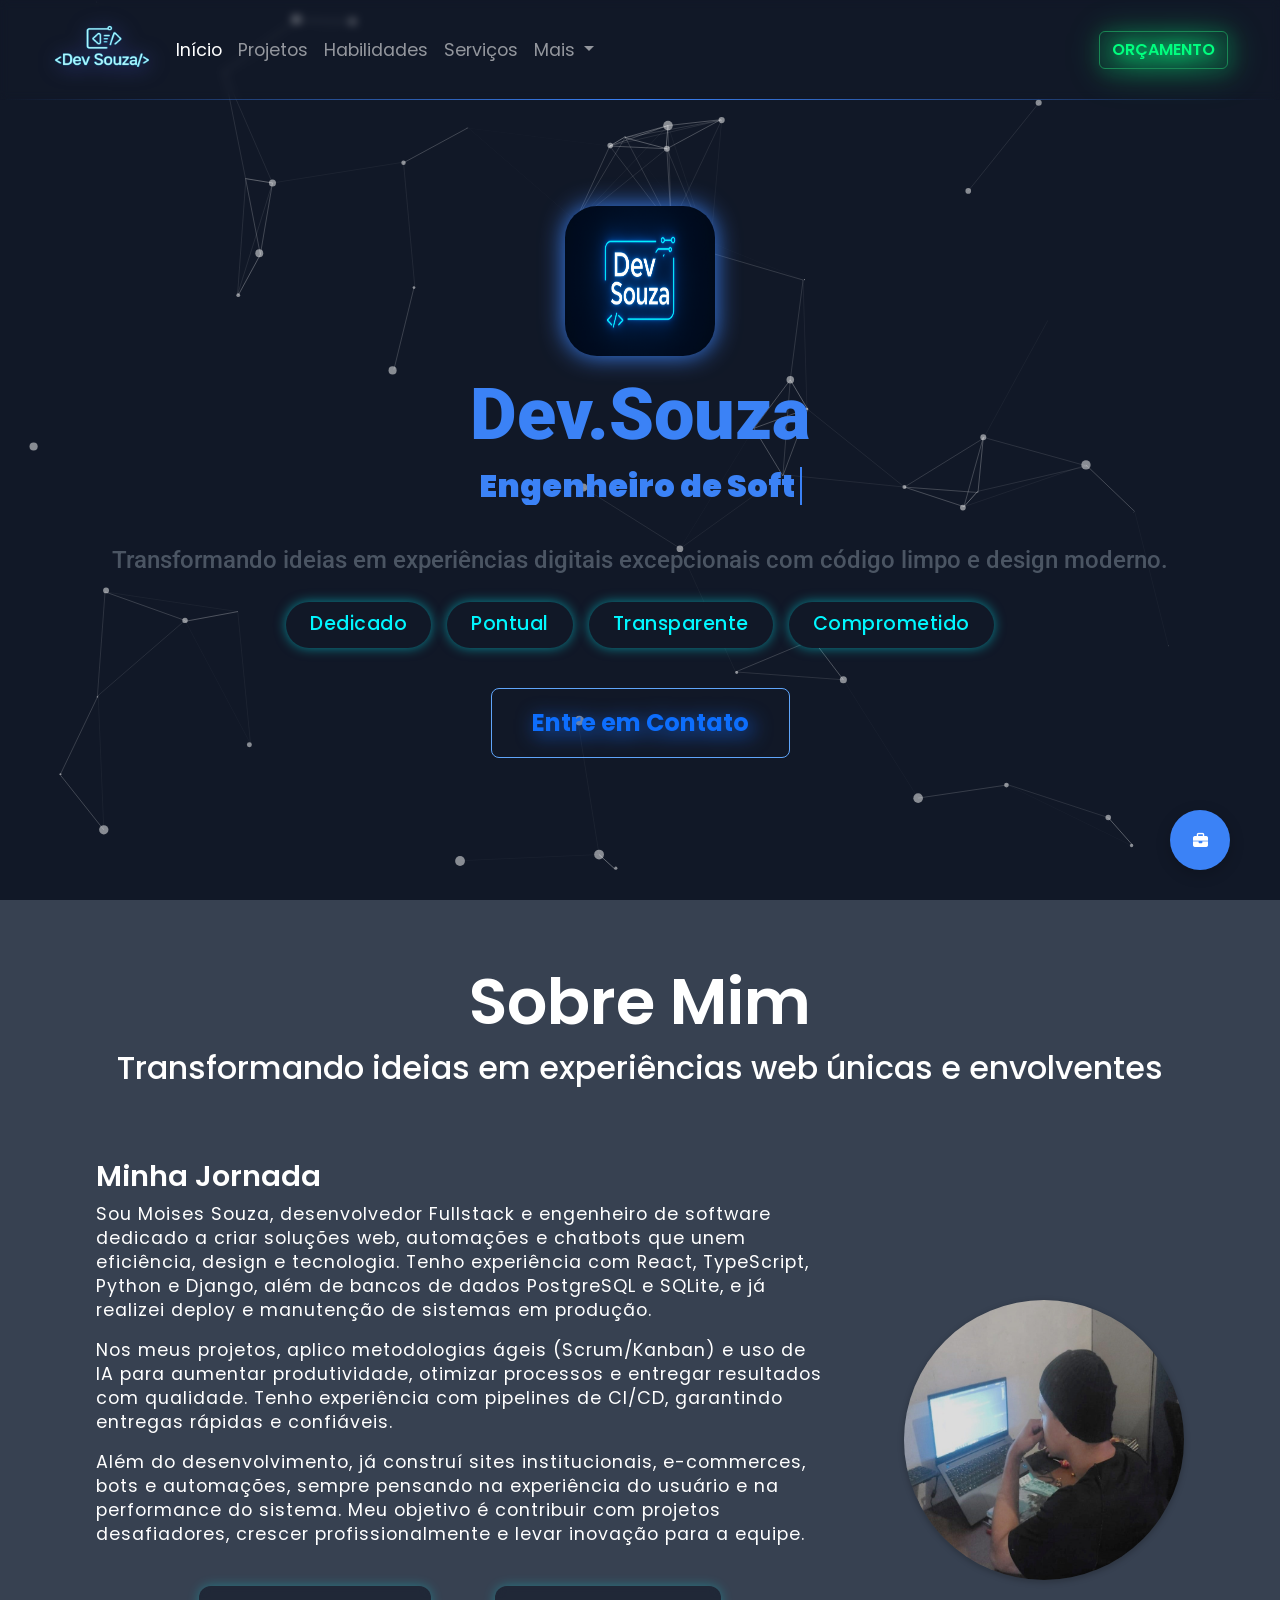
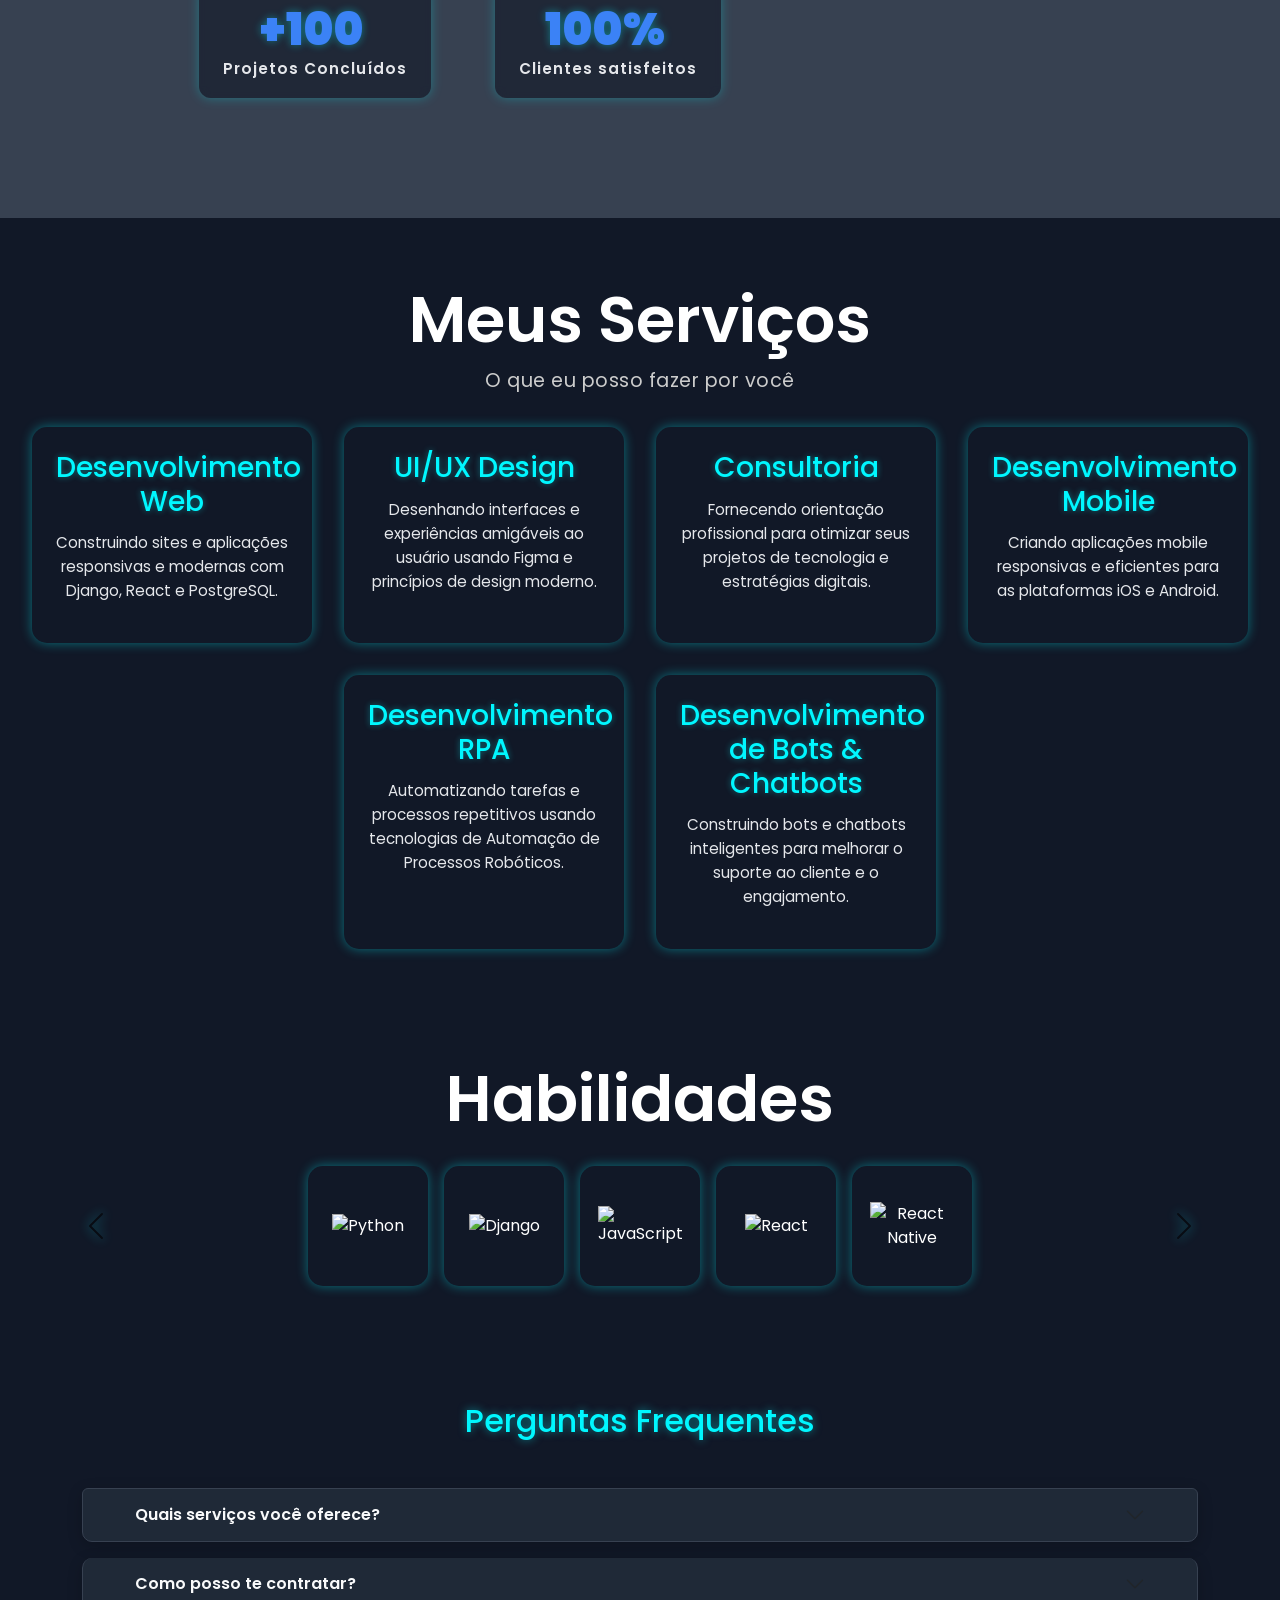
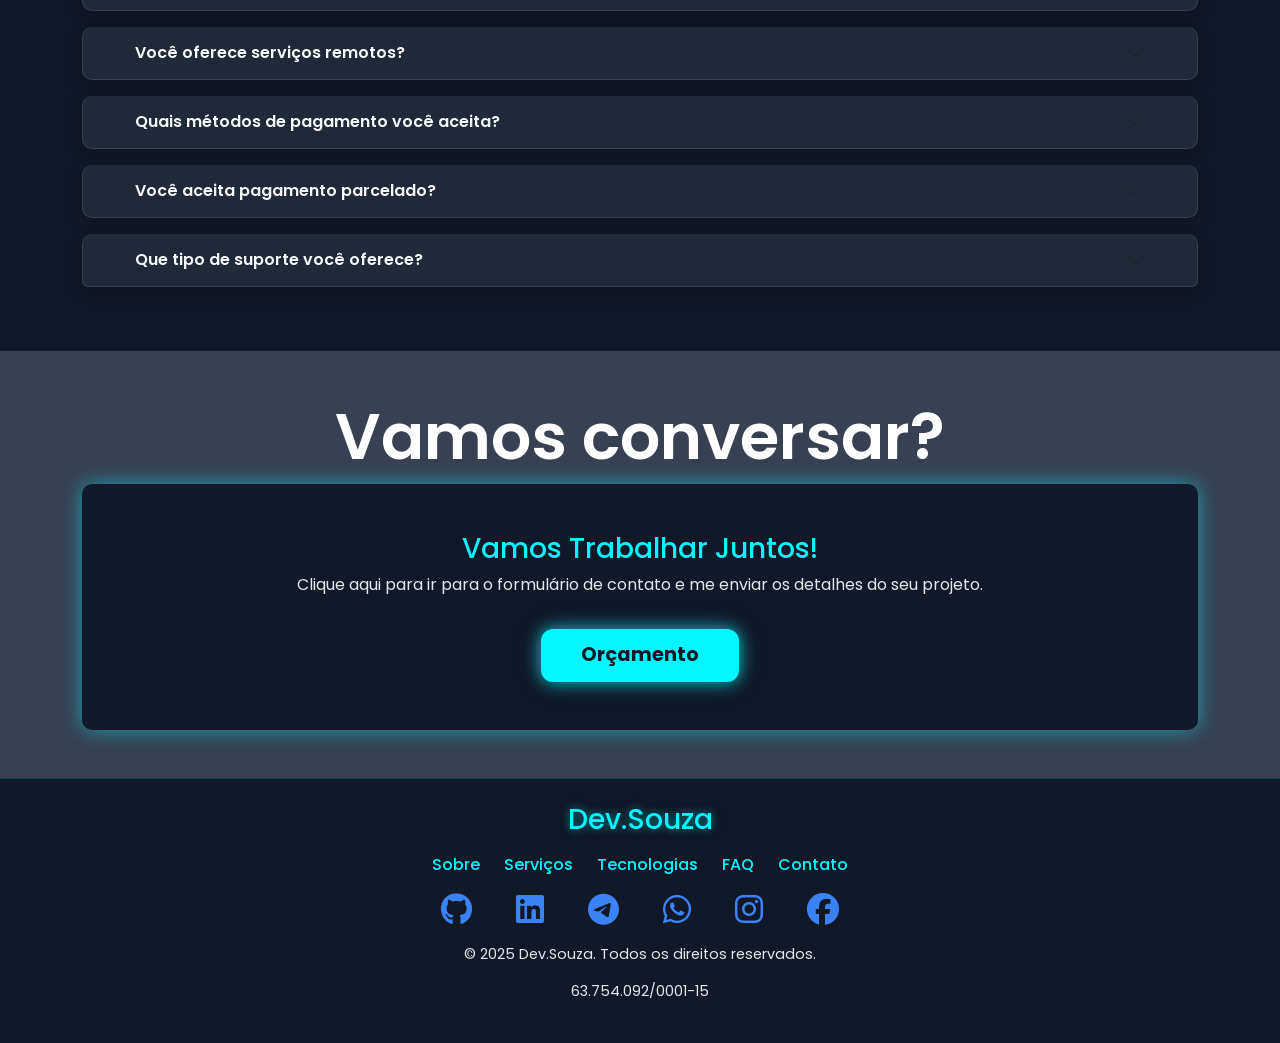
==== commit d5bc4fb5: "feat: add floating button" ====
--- a/index.html
+++ b/index.html
@@ -3,7 +3,7 @@
     <head>
         <meta charset="utf-8">
         <meta http-equiv="X-UA-Compatible" content="IE=edge">
-        <title>Dev.Souza | Home</title>
+        <title>Dev.Souza | Início</title>
         <meta name="description" content="">
         <meta name="viewport" content="width=device-width, initial-scale=1">
         
@@ -31,30 +31,30 @@
                     <div class="collapse navbar-collapse" id="navbarSupportedContent">
                         <ul class="navbar-nav me-auto mb-2 mb-lg-0">
                             <li class="nav-item">
-                                <a class="nav-link active" aria-current="page" href="#hero" data-translate="home">Home</a>
+                                <a class="nav-link active" aria-current="page" href="#hero">Início</a>
                             </li>
                             <li class="nav-item">
-                                <a class="nav-link" href="projects.html" data-translate="projects">Projects</a>
+                                <a class="nav-link" href="projects.html">Projetos</a>
                             </li>
                             <li class="nav-item">
-                                <a class="nav-link" href="#technologies" data-translate="skills">Skills</a>
+                                <a class="nav-link" href="#technologies">Habilidades</a>
                             </li>
                             <li class="nav-item">
-                                <a class="nav-link" href="#services" data-translate="services">Services</a>
+                                <a class="nav-link" href="#services">Serviços</a>
                             </li>
                             <li class="nav-item dropdown">
-                                <a class="nav-link dropdown-toggle" href="#" role="button" data-bs-toggle="dropdown" aria-expanded="false" data-translate="more">
-                                    More
+                                <a class="nav-link dropdown-toggle" href="#" role="button" data-bs-toggle="dropdown" aria-expanded="false">
+                                    Mais
                                 </a>
                                 <ul class="dropdown-menu dropdown-menu-dark">
-                                    <li><a class="dropdown-item" href="#about" data-translate="about">About</a></li>
-                                    <li><a class="dropdown-item" href="#" target="_blank" data-translate="blog">Blog</a></li>
+                                    <li><a class="dropdown-item" href="#about">Sobre</a></li>
+                                    <li><a class="dropdown-item" href="#" target="_blank">Blog</a></li>
                                     <li><hr class="dropdown-divider"></li>
-                                    <li><a class="dropdown-item" href="https://github.com/LinuxEater/" target="_blank" data-translate="github">GitHub</a></li>
+                                    <li><a class="dropdown-item" href="https://github.com/LinuxEater/" target="_blank">GitHub</a></li>
                                 </ul>
                             </li>
                         </ul>
-                        <a href="budget.html" id="hire-me" class="btn btn-outline-success" data-translate="hire_me">HIRE ME</a>
+                        <a href="budget.html" id="hire-me" class="btn btn-outline-success">ORÇAMENTO</a>
                     </div>
                 </div>
             </nav>
@@ -71,35 +71,35 @@
                 <h2><span id="typewriter"></span></h2>
             </div>
             <div class="text-title-pa">
-                <p>Transforming ideas into exceptional digital experiences with clean code and modern design.</p>
+                <p>Transformando ideias em experiências digitais excepcionais com código limpo e design moderno.</p>
             </div>
             <div class="creed-boxes">
-                <div class="creed-box"><p>Dedicated</p></div>
-                <div class="creed-box"><p>Punctual</p></div>
-                <div class="creed-box"><p>Transparent</p></div>
-                <div class="creed-box"><p>Committed</p></div>
-            </div>
-            <div class="btn-ctr"><a href="#contact">Get In Touch</a></div>
+                <div class="creed-box"><p>Dedicado</p></div>
+                <div class="creed-box"><p>Pontual</p></div>
+                <div class="creed-box"><p>Transparente</p></div>
+                <div class="creed-box"><p>Comprometido</p></div>
+            </div>
+            <div class="btn-ctr"><a href="#contact" style="text-decoration: none;">Entre em Contato</a></div>
         </section>
 
         <!-- About Section -->
         <section id="about">
-            <h1 data-aos="fade-up">About Me</h1>
-            <h2 data-aos="fade-up" data-aos-delay="100">Turning ideas into unique and engaging web experiences</h2>
+            <h1 data-aos="fade-up">Sobre Mim</h1>
+            <h2 data-aos-fade-up" data-aos-delay="100">Transformando ideias em experiências web únicas e envolventes</h2>
             <div class="about-section">
                 <div class="about-item" data-aos="fade-right">
-                    <h4>My Journey</h4>
-                    <p>I am Moisés Souza Santos, a Brazilian software engineer and full-stack developer...</p>
-                    <p>I value organization, clear communication, and innovative problem-solving...</p>
-                    <p>When I’m not coding or managing projects, I enjoy creative pursuits like Gaming...</p>
+                    <h4>Minha Jornada</h4>
+                    <p>Sou Moises Souza, desenvolvedor Fullstack e engenheiro de software dedicado a criar soluções web, automações e chatbots que unem eficiência, design e tecnologia. Tenho experiência com React, TypeScript, Python e Django, além de bancos de dados PostgreSQL e SQLite, e já realizei deploy e manutenção de sistemas em produção.</p>
+                    <p>Nos meus projetos, aplico metodologias ágeis (Scrum/Kanban) e uso de IA para aumentar produtividade, otimizar processos e entregar resultados com qualidade. Tenho experiência com pipelines de CI/CD, garantindo entregas rápidas e confiáveis.</p>
+                    <p>Além do desenvolvimento, já construí sites institucionais, e-commerces, bots e automações, sempre pensando na experiência do usuário e na performance do sistema. Meu objetivo é contribuir com projetos desafiadores, crescer profissionalmente e levar inovação para a equipe.</p>
                     <div class="about-small">
                         <div class="box-item">
                             <p>+100</p>
-                            <small>Completed Projects</small>
+                            <small>Projetos Concluídos</small>
                         </div>
                         <div class="box-item">
-                            <p>+2</p>
-                            <small>Years of Experience</small>
+                            <p>100%</p>
+                            <small>Clientes satisfeitos</small>
                         </div>
                     </div>
                 </div>
@@ -111,39 +111,39 @@
 
         <!-- Services Section -->
         <section id="services">
-            <h2 data-aos="fade-up">My Services</h2>
-            <p class="subtitle" data-aos="fade-up" data-aos-delay="100">What I can do for you</p>
+            <h2 data-aos="fade-up">Meus Serviços</h2>
+            <p class="subtitle" data-aos="fade-up" data-aos-delay="100">O que eu posso fazer por você</p>
             <div class="services-container">
                 <div class="service-card" data-aos="fade-up" data-aos-delay="200">
-                    <h3>Web Development</h3>
-                    <p>Building responsive, modern websites and applications with Django, React, and PostgreSQL.</p>
+                    <h3>Desenvolvimento Web</h3>
+                    <p>Construindo sites e aplicações responsivas e modernas com Django, React e PostgreSQL.</p>
                 </div>
                 <div class="service-card" data-aos="fade-up" data-aos-delay="300">
                     <h3>UI/UX Design</h3>
-                    <p>Designing user-friendly interfaces and experiences using Figma and modern design principles.</p>
+                    <p>Desenhando interfaces e experiências amigáveis ao usuário usando Figma e princípios de design moderno.</p>
                 </div>
                 <div class="service-card" data-aos="fade-up" data-aos-delay="400">
-                    <h3>Consulting</h3>
-                    <p>Providing professional guidance to optimize your tech projects and digital strategies.</p>
+                    <h3>Consultoria</h3>
+                    <p>Fornecendo orientação profissional para otimizar seus projetos de tecnologia e estratégias digitais.</p>
                 </div>
                 <div class="service-card" data-aos="fade-up" data-aos-delay="500">
-                    <h3>Mobile Development</h3>
-                    <p>Creating responsive and efficient mobile applications for iOS and Android platforms.</p>
+                    <h3>Desenvolvimento Mobile</h3>
+                    <p>Criando aplicações mobile responsivas e eficientes para as plataformas iOS e Android.</p>
                 </div>
                 <div class="service-card" data-aos="fade-up" data-aos-delay="600">
-                    <h3>RPA Development</h3>
-                    <p>Automating repetitive tasks and processes using Robotic Process Automation technologies.</p>
+                    <h3>Desenvolvimento RPA</h3>
+                    <p>Automatizando tarefas e processos repetitivos usando tecnologias de Automação de Processos Robóticos.</p>
                 </div>
                 <div class="service-card" data-aos="fade-up" data-aos-delay="700">
-                    <h3>Bots & Chatbots Development</h3>
-                    <p>Building intelligent bots and chatbots to improve customer support and engagement.</p>
+                    <h3>Desenvolvimento de Bots & Chatbots</h3>
+                    <p>Construindo bots e chatbots inteligentes para melhorar o suporte ao cliente e o engajamento.</p>
                 </div>
             </div>
         </section>
 
         <!-- Technologies Section -->
         <section id="technologies" class="py-5" style="text-align: center; color: #fff;">
-            <h2 class="mb-4" style="color: #00f7ff;" data-aos="fade-up">Skills</h2>
+            <h2 class="mb-4" style="color: #00f7ff;" data-aos="fade-up">Habilidades</h2>
             <div id="techCarousel" class="carousel slide" data-bs-ride="carousel" data-aos="zoom-in">
                 <div class="carousel-inner">
                     <!-- Slides com imagens de tecnologias -->
@@ -179,31 +179,31 @@
                 <!-- Controls -->
                 <button class="carousel-control-prev" type="button" data-bs-target="#techCarousel" data-bs-slide="prev">
                     <span class="carousel-control-prev-icon" aria-hidden="true" style="filter: invert(100%) drop-shadow(0 0 6px #00f7ff);"></span>
-                    <span class="visually-hidden">Previous</span>
+                    <span class="visually-hidden">Anterior</span>
                 </button>
                 <button class="carousel-control-next" type="button" data-bs-target="#techCarousel" data-bs-slide="next">
                     <span class="carousel-control-next-icon" aria-hidden="true" style="filter: invert(100%) drop-shadow(0 0 6px #00f7ff);"></span>
-                    <span class="visually-hidden">Next</span>
+                    <span class="visually-hidden">Próximo</span>
                 </button>
             </div>
         </section>
 
     <section id="faq" class="py-5" style="background-color: #111827; color: #fff;">
     <div class="container">
-        <h2 class="text-center mb-5" style="color: #00f7ff; text-shadow: 0 0 8px rgba(0,247,255,0.5);" data-aos="fade-up" data-translate="faq">Frequently Asked Questions</h2>
+        <h2 class="text-center mb-5" style="color: #00f7ff; text-shadow: 0 0 8px rgba(0,247,255,0.5);" data-aos="fade-up">Perguntas Frequentes</h2>
 
         <div class="accordion" id="faqAccordion">
 
         <!-- Questão 1 -->
         <div class="accordion-item" data-aos="fade-up" data-aos-delay="100">
             <h2 class="accordion-header" id="faqHeading1">
-            <button class="accordion-button collapsed" type="button" data-bs-toggle="collapse" data-bs-target="#faqCollapse1" aria-expanded="false" aria-controls="faqCollapse1" data-translate="faq1_question">
-                What services do you offer?
+            <button class="accordion-button collapsed" type="button" data-bs-toggle="collapse" data-bs-target="#faqCollapse1" aria-expanded="false" aria-controls="faqCollapse1">
+                Quais serviços você oferece?
             </button>
             </h2>
             <div id="faqCollapse1" class="accordion-collapse collapse" aria-labelledby="faqHeading1" data-bs-parent="#faqAccordion">
-            <div class="accordion-body" data-translate="faq1_answer">
-                I provide web development, mobile development, RPA, bots and chatbots, and consulting services.
+            <div class="accordion-body">
+                Eu forneço serviços de desenvolvimento web, desenvolvimento mobile, RPA, bots e chatbots e consultoria.
             </div>
             </div>
         </div>
@@ -211,13 +211,13 @@
         <!-- Questão 2 -->
         <div class="accordion-item" data-aos="fade-up" data-aos-delay="200">
             <h2 class="accordion-header" id="faqHeading2">
-            <button class="accordion-button collapsed" type="button" data-bs-toggle="collapse" data-bs-target="#faqCollapse2" aria-expanded="false" aria-controls="faqCollapse2" data-translate="faq2_question">
-                How can I hire you?
+            <button class="accordion-button collapsed" type="button" data-bs-toggle="collapse" data-bs-target="#faqCollapse2" aria-expanded="false" aria-controls="faqCollapse2">
+                Como posso te contratar?
             </button>
             </h2>
             <div id="faqCollapse2" class="accordion-collapse collapse" aria-labelledby="faqHeading2" data-bs-parent="#faqAccordion">
-            <div class="accordion-body" data-translate="faq2_answer">
-                You can contact me through the contact section below, and I will get back to you promptly.
+            <div class="accordion-body">
+                Você pode me contatar através da seção de contato abaixo, e eu retornarei para você prontamente.
             </div>
             </div>
         </div>
@@ -225,13 +225,13 @@
         <!-- Questão 3 -->
         <div class="accordion-item" data-aos="fade-up" data-aos-delay="300">
             <h2 class="accordion-header" id="faqHeading3">
-            <button class="accordion-button collapsed" type="button" data-bs-toggle="collapse" data-bs-target="#faqCollapse3" aria-expanded="false" aria-controls="faqCollapse3" data-translate="faq3_question">
-                Do you offer remote services?
+            <button class="accordion-button collapsed" type="button" data-bs-toggle="collapse" data-bs-target="#faqCollapse3" aria-expanded="false" aria-controls="faqCollapse3">
+                Você oferece serviços remotos?
             </button>
             </h2>
             <div id="faqCollapse3" class="accordion-collapse collapse" aria-labelledby="faqHeading3" data-bs-parent="#faqAccordion">
-            <div class="accordion-body" data-translate="faq3_answer">
-                Yes! I work with clients worldwide via online communication and project management tools.
+            <div class="accordion-body">
+                Sim! Eu trabalho com clientes do mundo todo através de ferramentas de comunicação online e gerenciamento de projetos.
             </div>
             </div>
         </div>
@@ -239,13 +239,13 @@
         <!-- Questão 4 -->
         <div class="accordion-item" data-aos="fade-up" data-aos-delay="400">
             <h2 class="accordion-header" id="faqHeading4">
-            <button class="accordion-button collapsed" type="button" data-bs-toggle="collapse" data-bs-target="#faqCollapse4" aria-expanded="false" aria-controls="faqCollapse4" data-translate="faq4_question">
-                What payment methods do you accept?
+            <button class="accordion-button collapsed" type="button" data-bs-toggle="collapse" data-bs-target="#faqCollapse4" aria-expanded="false" aria-controls="faqCollapse4">
+                Quais métodos de pagamento você aceita?
             </button>
             </h2>
             <div id="faqCollapse4" class="accordion-collapse collapse" aria-labelledby="faqHeading4" data-bs-parent="#faqAccordion">
-            <div class="accordion-body" data-translate="faq4_answer">
-                I accept Wise, PicPay, PagSeguro, Pix, and MercadoPago.
+            <div class="accordion-body">
+                Eu aceito Wise, PicPay, PagSeguro, Pix e MercadoPago.
             </div>
             </div>
         </div>
@@ -253,13 +253,13 @@
         <!-- Questão 5 -->
         <div class="accordion-item" data-aos="fade-up" data-aos-delay="500">
             <h2 class="accordion-header" id="faqHeading5">
-            <button class="accordion-button collapsed" type="button" data-bs-toggle="collapse" data-bs-target="#faqCollapse5" aria-expanded="false" aria-controls="faqCollapse5" data-translate="faq5_question">
-                Do you accept payment in installments?
+            <button class="accordion-button collapsed" type="button" data-bs-toggle="collapse" data-bs-target="#faqCollapse5" aria-expanded="false" aria-controls="faqCollapse5">
+                Você aceita pagamento parcelado?
             </button>
             </h2>
             <div id="faqCollapse5" class="accordion-collapse collapse" aria-labelledby="faqHeading5" data-bs-parent="#faqAccordion">
-            <div class="accordion-body" data-translate="faq5_answer">
-                Yes! I accept 50% payment at the start and 50% at the end of the project. I also offer installment options if needed.
+            <div class="accordion-body">
+                Sim! Eu aceito 50% do pagamento no início e 50% no final do projeto. Eu também ofereço opções de parcelamento se necessário.
             </div>
             </div>
         </div>
@@ -267,13 +267,13 @@
         <!-- Questão 6 -->
         <div class="accordion-item" data-aos="fade-up" data-aos-delay="600">
             <h2 class="accordion-header" id="faqHeading6">
-            <button class="accordion-button collapsed" type="button" data-bs-toggle="collapse" data-bs-target="#faqCollapse6" aria-expanded="false" aria-controls="faqCollapse6" data-translate="faq6_question">
-                What kind of support do you offer?
+            <button class="accordion-button collapsed" type="button" data-bs-toggle="collapse" data-bs-target="#faqCollapse6" aria-expanded="false" aria-controls="faqCollapse6">
+                Que tipo de suporte você oferece?
             </button>
             </h2>
             <div id="faqCollapse6" class="accordion-collapse collapse" aria-labelledby="faqHeading6" data-bs-parent="#faqAccordion">
-            <div class="accordion-body" data-translate="faq6_answer">
-                I provide full support during and after the project, including troubleshooting, maintenance, and updates.
+            <div class="accordion-body">
+                Eu forneço suporte completo durante e após o projeto, incluindo resolução de problemas, manutenção e atualizações.
             </div>
             </div>
         </div>
@@ -285,12 +285,12 @@
 
     <section id="contact" class="py-5" style="background-color: #222; color: #fff; text-align: center;">
     <div class="container">
-        <h2 class="mb-4" style="color: #00f7ff;" data-aos="fade-up" data-translate="contact_me">Contact Me</h2>
-
-        <div class="contact-card p-5 rounded" onclick="window.location.href='/contact-page';" data-aos="zoom-in" data-aos-delay="100">
-        <h3 style="color: #00f7ff;" data-translate="lets_work_together">Let's Work Together!</h3>
-        <p style="color: #e5e7eb;" data-translate="contact_text">Click here to go to the contact form and send me your project details.</p>
-        <a href="{% url 'budget' %}"><button class="btn btn-neon mt-3" data-translate="budget">Budget</button></a>
+        <h2 class="mb-5" style="color: #00f7ff;" data-aos="fade-up">Vamos conversar?</h2>
+
+        <div class="contact-card p-5 rounded" onclick="window.location.href='budget.html';" data-aos="zoom-in" data-aos-delay="100">
+        <h3 style="color: #00f7ff;">Vamos Trabalhar Juntos!</h3>
+        <p style="color: #e5e7eb;">Clique aqui para ir para o formulário de contato e me enviar os detalhes do seu projeto.</p>
+        <a href="budget.html"><button class="btn btn-neon mt-3">Orçamento</button></a>
         </div>
     </div>
     </section>
@@ -300,20 +300,21 @@
             <div class="container text-center">
                 <h3 style="color: #00f7ff; text-shadow: 0 0 8px rgba(0,247,255,0.5);" data-aos="fade-up">Dev.Souza</h3>
                 <ul class="footer-links list-unstyled d-flex justify-content-center gap-4 mt-3 mb-3" data-aos="fade-up" data-aos-delay="100">
-                    <li><a href="#about" class="footer-link" data-translate="about">About</a></li>
-                    <li><a href="#services" class="footer-link" data-translate="services">Services</a></li>
-                    <li><a href="#technologies" class="footer-link" data-translate="technologies">Technologies</a></li>
-                    <li><a href="#faq" class="footer-link" data-translate="faq">FAQ</a></li>
-                    <li><a href="#contact" class="footer-link" data-translate="contact">Contact</a></li>
+                    <li><a href="#about" class="footer-link">Sobre</a></li>
+                    <li><a href="#services" class="footer-link">Serviços</a></li>
+                    <li><a href="#technologies" class="footer-link">Tecnologias</a></li>
+                    <li><a href="#faq" class="footer-link">FAQ</a></li>
+                    <li><a href="#contact" class="footer-link">Contato</a></li>
                 </ul>
-                <div class="social-links mb-3" data-aos="fade-up" data-aos-delay="200">
-                    <a href="https://github.com/LinuxEater" target="_blank"><img src="images/github_icon.png" alt="GitHub" width="24" height="24"></a> |
-                    <a href="https://www.linkedin.com/in/mois%C3%A9s-souza-santos/" target="_blank"><img src="images/linkedin_icon.png" alt="LinkedIn" width="24" height="24"></a> |
-                    <a href="https://t.me/moisessoss" target="_blank"><img src="images/telegram_icon.png" alt="Telegram" width="24" height="24"></a> |
-                    <a href="https://wa.me/5538998189765" target="_blank"><img src="images/whatsapp_icon.png" alt="WhatsApp" width="24" height="24"></a> |
-                    <a href="https://www.instagram.com/moises123bbb/" target="_blank"><img src="images/instagram_icon.png" alt="Instagram" width="24" height="24"></a>
-                </div>
-                <p style="font-size: 0.9rem;">&copy; 2025 Dev.Souza. All rights reserved.</p>
+                <div class="social-links mb-3 d-flex justify-content-center gap-4" data-aos="fade-up" data-aos-delay="200">
+                    <a href="https://github.com/LinuxEater" target="_blank"><i class="fab fa-github fa-2x"></i></a>
+                    <a href="https://www.linkedin.com/in/mois%C3%A9s-souza-santos/" target="_blank"><i class="fab fa-linkedin fa-2x"></i></a>
+                    <a href="https://t.me/moisessoss" target="_blank"><i class="fab fa-telegram fa-2x"></i></a>
+                    <a href="https://wa.me/5538998189765" target="_blank"><i class="fab fa-whatsapp fa-2x"></i></a>
+                    <a href="https://www.instagram.com/moises123bbb/" target="_blank"><i class="fab fa-instagram fa-2x"></i></a>
+                    <a href="https://www.facebook.com/profile.php?id=100011995308814" target="_blank"><i class="fab fa-facebook fa-2x"></i></a>
+                </div>
+                <p style="font-size: 0.9rem;">&copy; 2025 Dev.Souza. Todos os direitos reservados.</p>
                 <p style="font-size: 0.9rem;">63.754.092/0001-15</p>
             </div>
         </footer>
@@ -322,7 +323,6 @@
         <script src="https://cdn.jsdelivr.net/npm/bootstrap@5.0.2/dist/js/bootstrap.bundle.min.js" 
                 integrity="sha384-MrcW6ZMFYlzcLA8Nl+NtUVF0sA7MsXsP1UyJoMp4YLEuNSfAP+JcXn/tWtIaxVXM" crossorigin="anonymous"></script>
         <script src="https://unpkg.com/aos@2.3.1/dist/aos.js"></script>
-        <script src="js/translations.js" defer></script>
         <script src="js/script.js" defer></script>
         <script src="js/particles.min.js" defer></script>
         <script src="js/app.js" defer></script>
--- a/css/style.css
+++ b/css/style.css
@@ -239,6 +239,7 @@
 
 .btn-ctr a{
     font-size: 1.5rem;
+    font-weight: bolder;
     filter: drop-shadow(4px 4px 10px rgb(17, 99, 231));
 }
 
@@ -807,13 +808,17 @@
 }
 
 .social-links a {
-    color: #00f7ff;
+    color: var(--color-accent); /* Use a cor de destaque para os ícones */
     text-decoration: none;
-    margin: 0 5px;
+    margin: 0 10px; /* Ajuste o espaçamento entre os ícones */
+    transition: color 0.3s, transform 0.3s;
+    display: inline-block; /* Garante que a transformação funcione */
 }
 
 .social-links a:hover {
-    color: #ffffff;
+    color: #ffffff; /* Cor branca no hover para destaque */
+    transform: translateY(-5px) scale(1.1); /* Efeito sutil no hover */
+    text-shadow: 0 0 8px rgba(0,247,255,0.7); /* Efeito neon no hover */
 }
 
 .site-footer {
@@ -1201,6 +1206,12 @@
     filter: invert(100%); /* Ensure GitHub icon is white */
 }
 
+.project-buttons .btn-youtube i,
+.project-buttons .btn-github i {
+    margin-right: 8px; /* Add some space between icon and text */
+    color: #fff; /* Make icons white */
+}
+
 @media (max-width: 480px) {
     .project-buttons .btn {
         width: 100%;
@@ -1212,8 +1223,8 @@
 /* Floating Button */
 .float-btn {
     position: fixed;
-    bottom: 20px;
-    right: 20px;
+    bottom: 30px; /* Adjusted from 20px */
+    right: 50px;  /* Adjusted from 20px */
     width: 60px;
     height: 60px;
     background-color: var(--color-accent);
@@ -1222,7 +1233,7 @@
     display: flex;
     justify-content: center;
     align-items: center;
-    font-size: 24px;
+    font-size: 15px;
     box-shadow: 0 4px 15px rgba(0, 0, 0, 0.2);
     transition: all 0.3s ease;
     z-index: 1000;
@@ -1242,18 +1253,19 @@
 
 .float-btn-tooltip {
     visibility: hidden;
-    width: 180px;
+    width: 100px; /* Increased width to accommodate longer text */
     background-color: #333;
     color: #fff;
     text-align: center;
     border-radius: 6px;
-    padding: 5px 0;
+    padding: 8px 10px; /* Increased padding for better appearance */
     position: absolute;
     z-index: 1;
     bottom: 100%; /* Position the tooltip above the button */
     left: 50%;
-    margin-left: -90px; /* Center the tooltip */
+    margin-left: -110px; /* Adjusted to center with new width (half of new width) */
     opacity: 0;
+    white-space: normal; /* Ensure text wraps */
     transition: opacity 0.3s;
 }
 
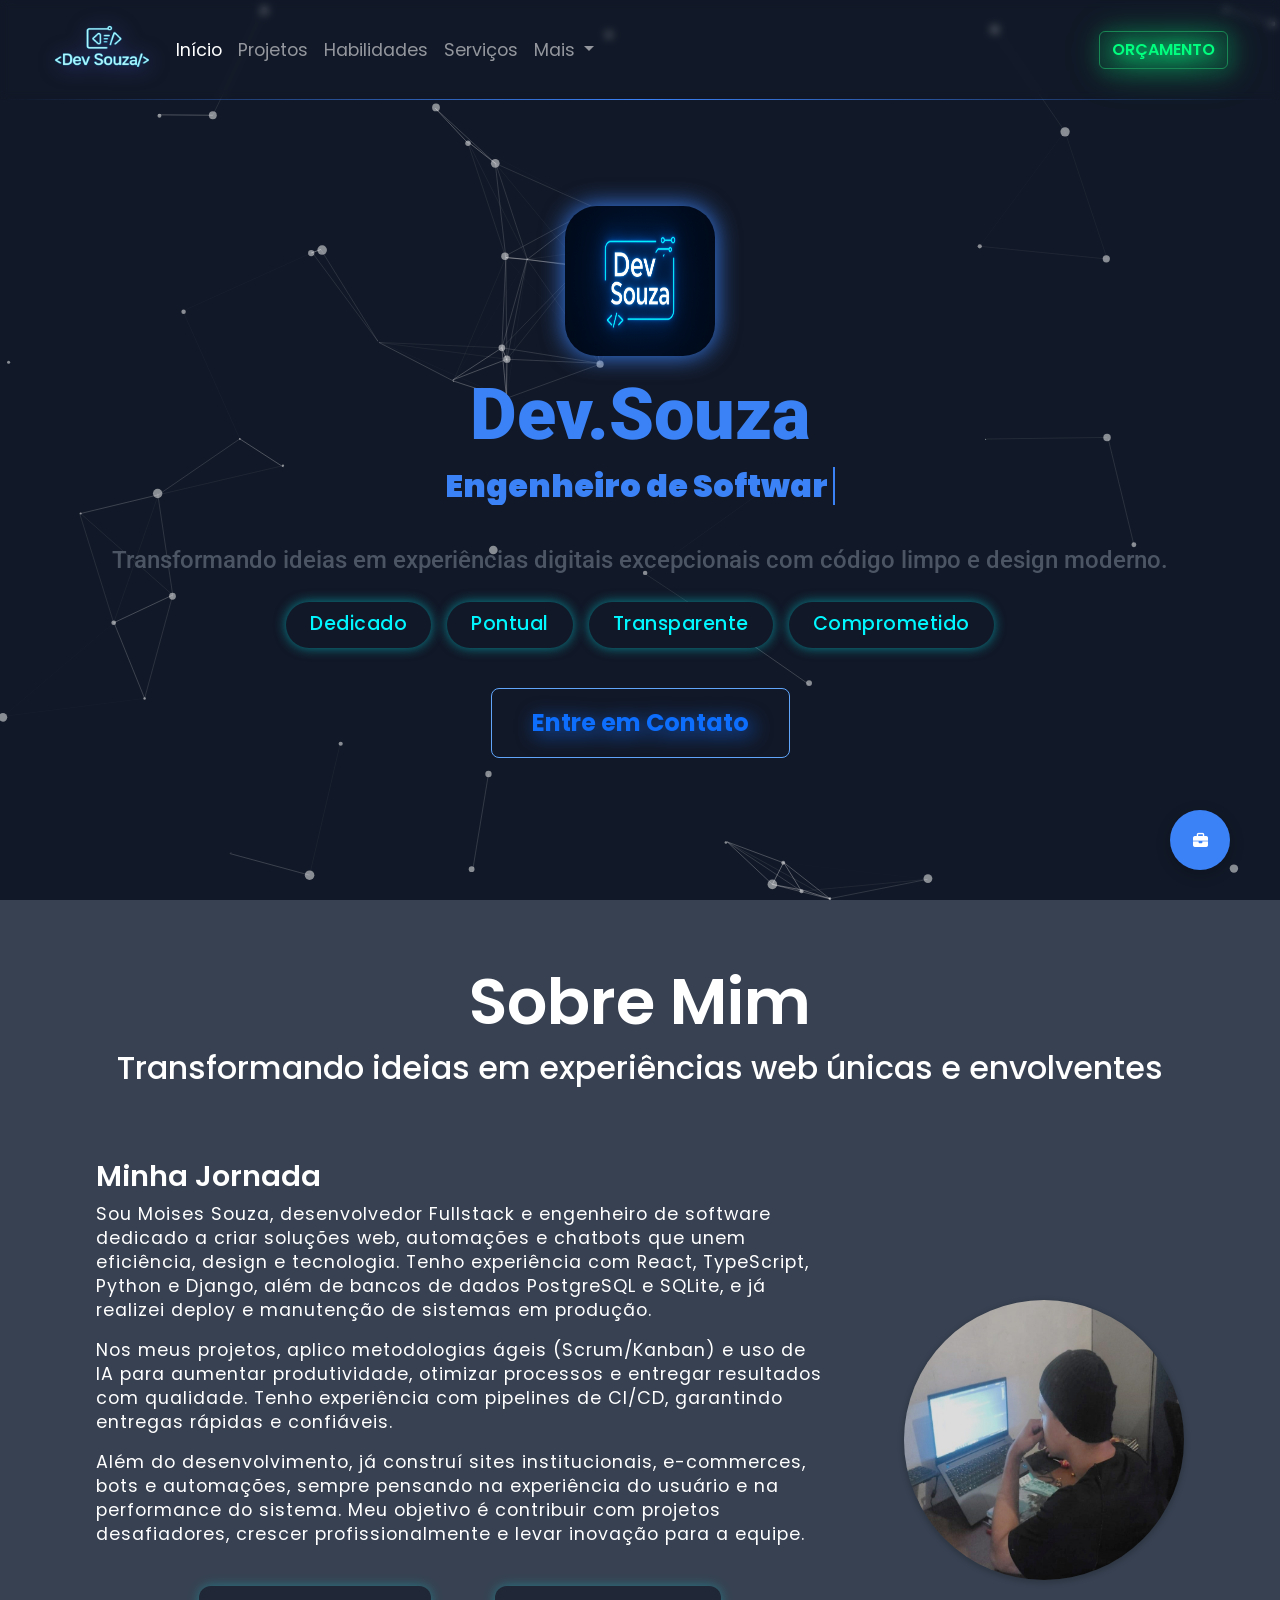
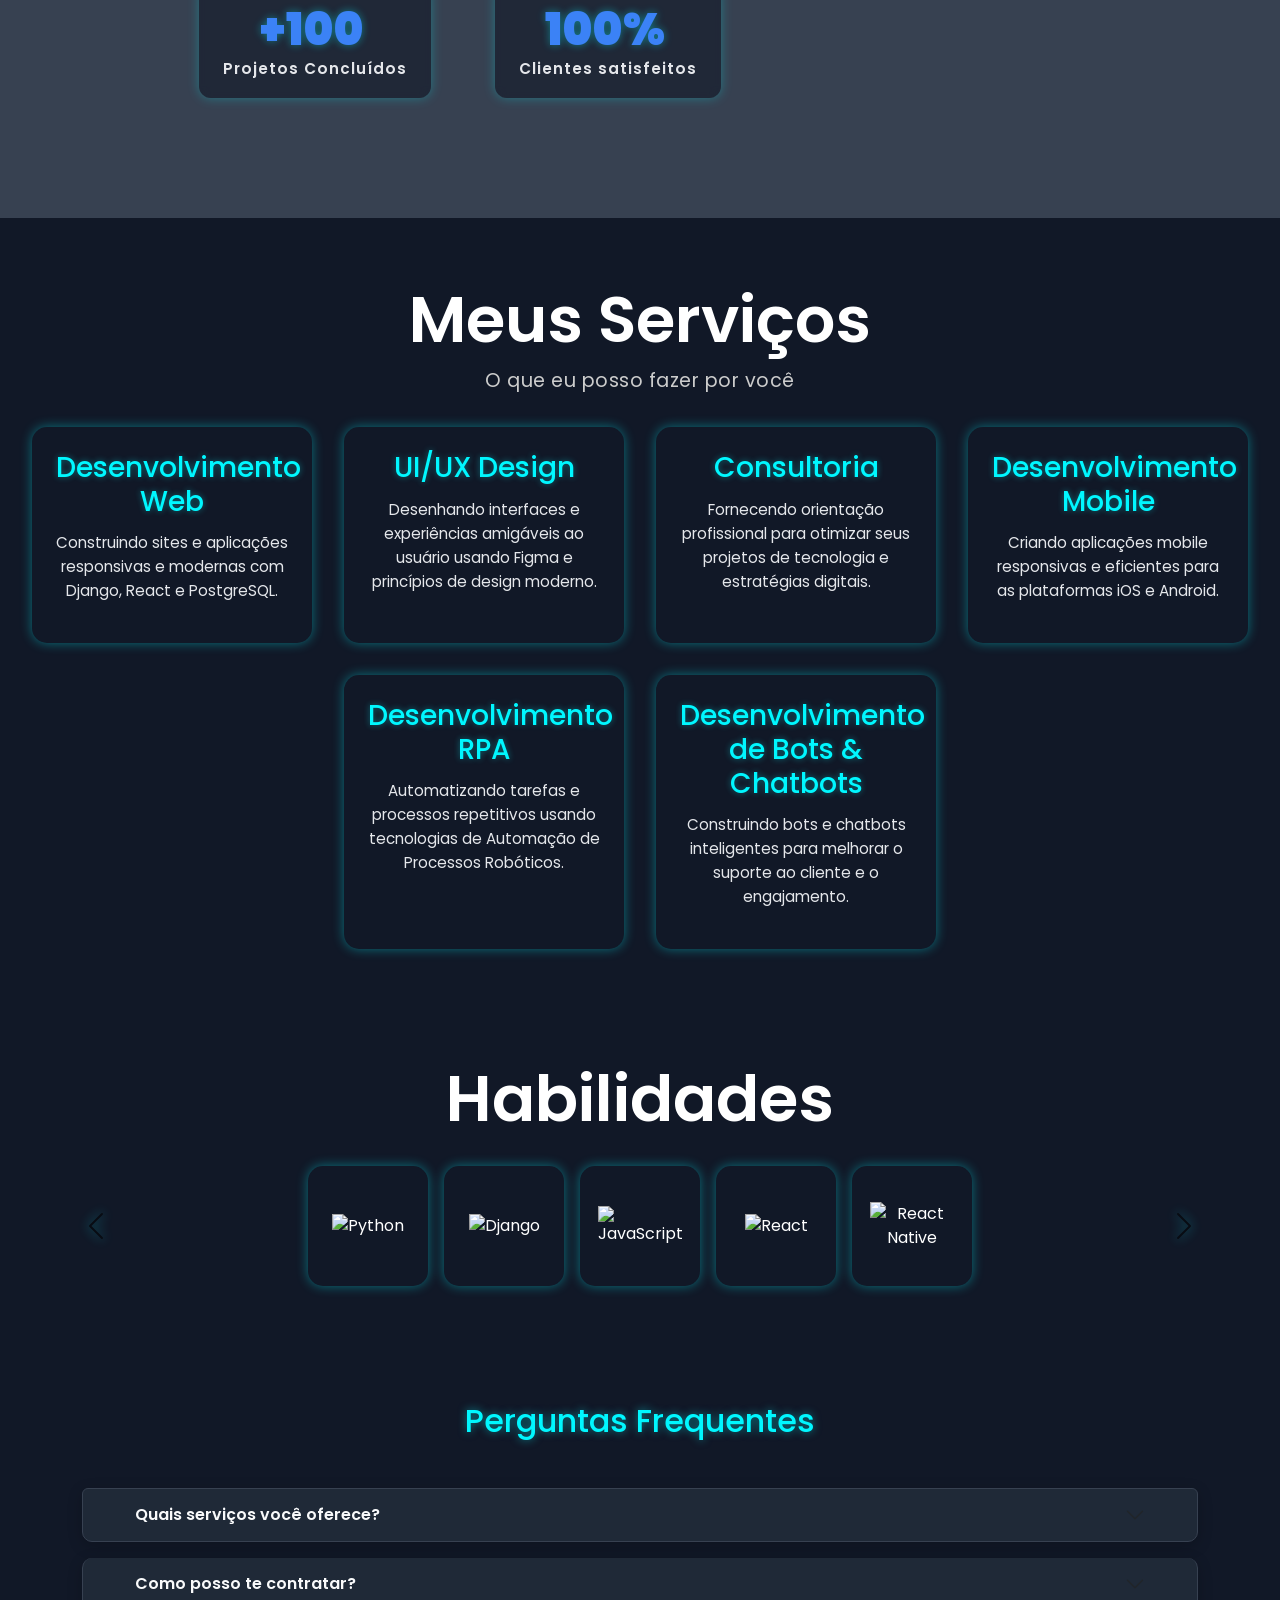
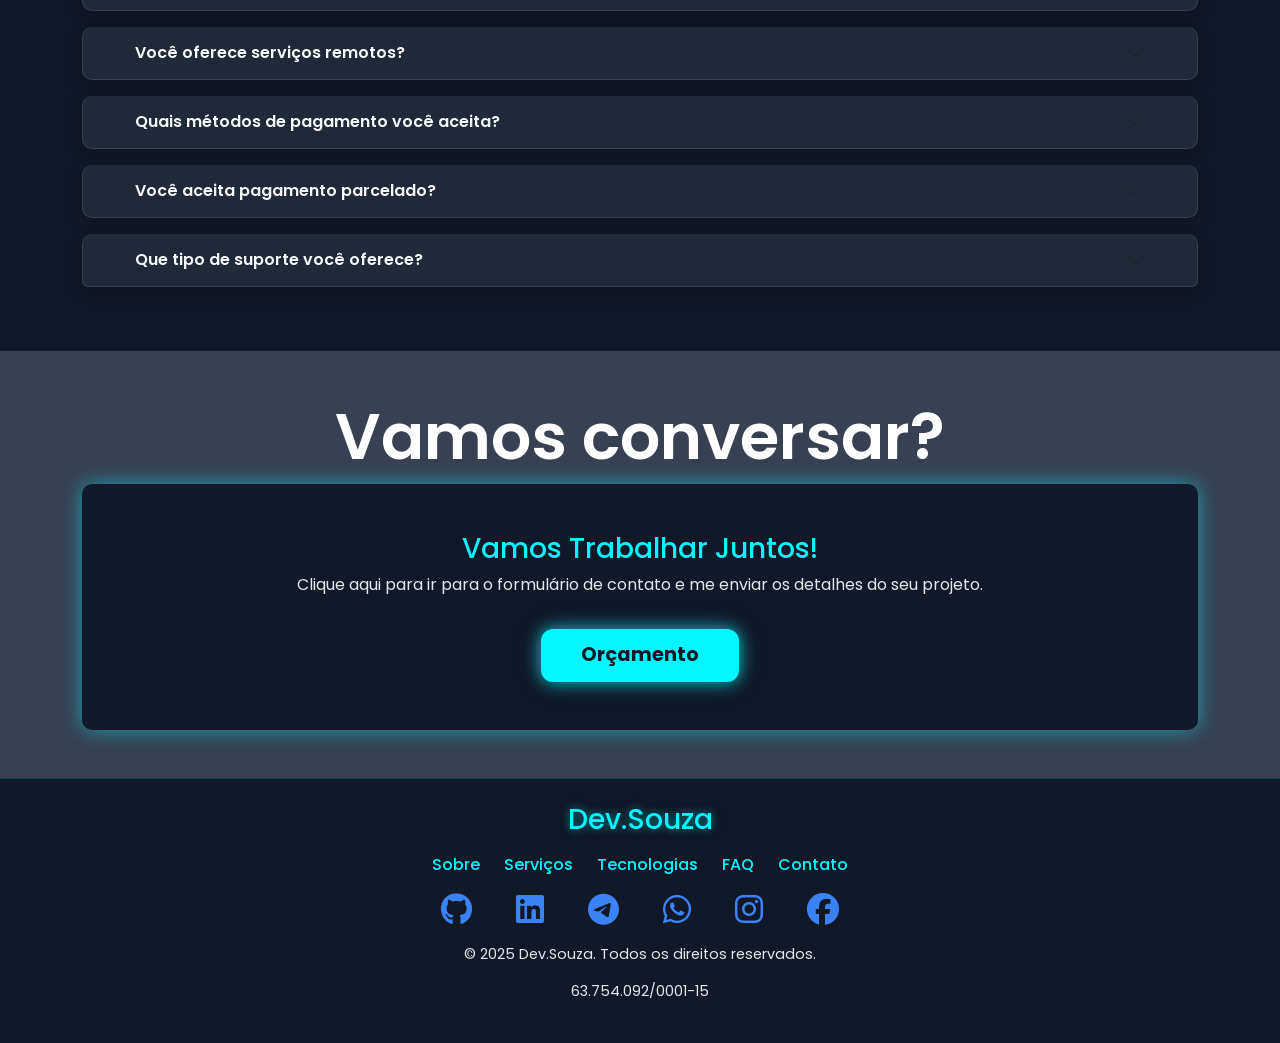
==== commit 81a942db: "feat: add floating button" ====
--- a/index.html
+++ b/index.html
@@ -54,7 +54,7 @@
                                 </ul>
                             </li>
                         </ul>
-                        <a href="budget.html" id="hire-me" class="btn btn-outline-success">ORÇAMENTO</a>
+                        <a href="/budget.html" id="hire-me" class="btn btn-outline-success">ORÇAMENTO</a>
                     </div>
                 </div>
             </nav>
@@ -287,10 +287,10 @@
     <div class="container">
         <h2 class="mb-5" style="color: #00f7ff;" data-aos="fade-up">Vamos conversar?</h2>
 
-        <div class="contact-card p-5 rounded" onclick="window.location.href='budget.html';" data-aos="zoom-in" data-aos-delay="100">
+        <div class="contact-card p-5 rounded" onclick="window.location.href='/budget.html';" data-aos="zoom-in" data-aos-delay="100">
         <h3 style="color: #00f7ff;">Vamos Trabalhar Juntos!</h3>
         <p style="color: #e5e7eb;">Clique aqui para ir para o formulário de contato e me enviar os detalhes do seu projeto.</p>
-        <a href="budget.html"><button class="btn btn-neon mt-3">Orçamento</button></a>
+        <a href="/budget.html"><button class="btn btn-neon mt-3">Orçamento</button></a>
         </div>
     </div>
     </section>
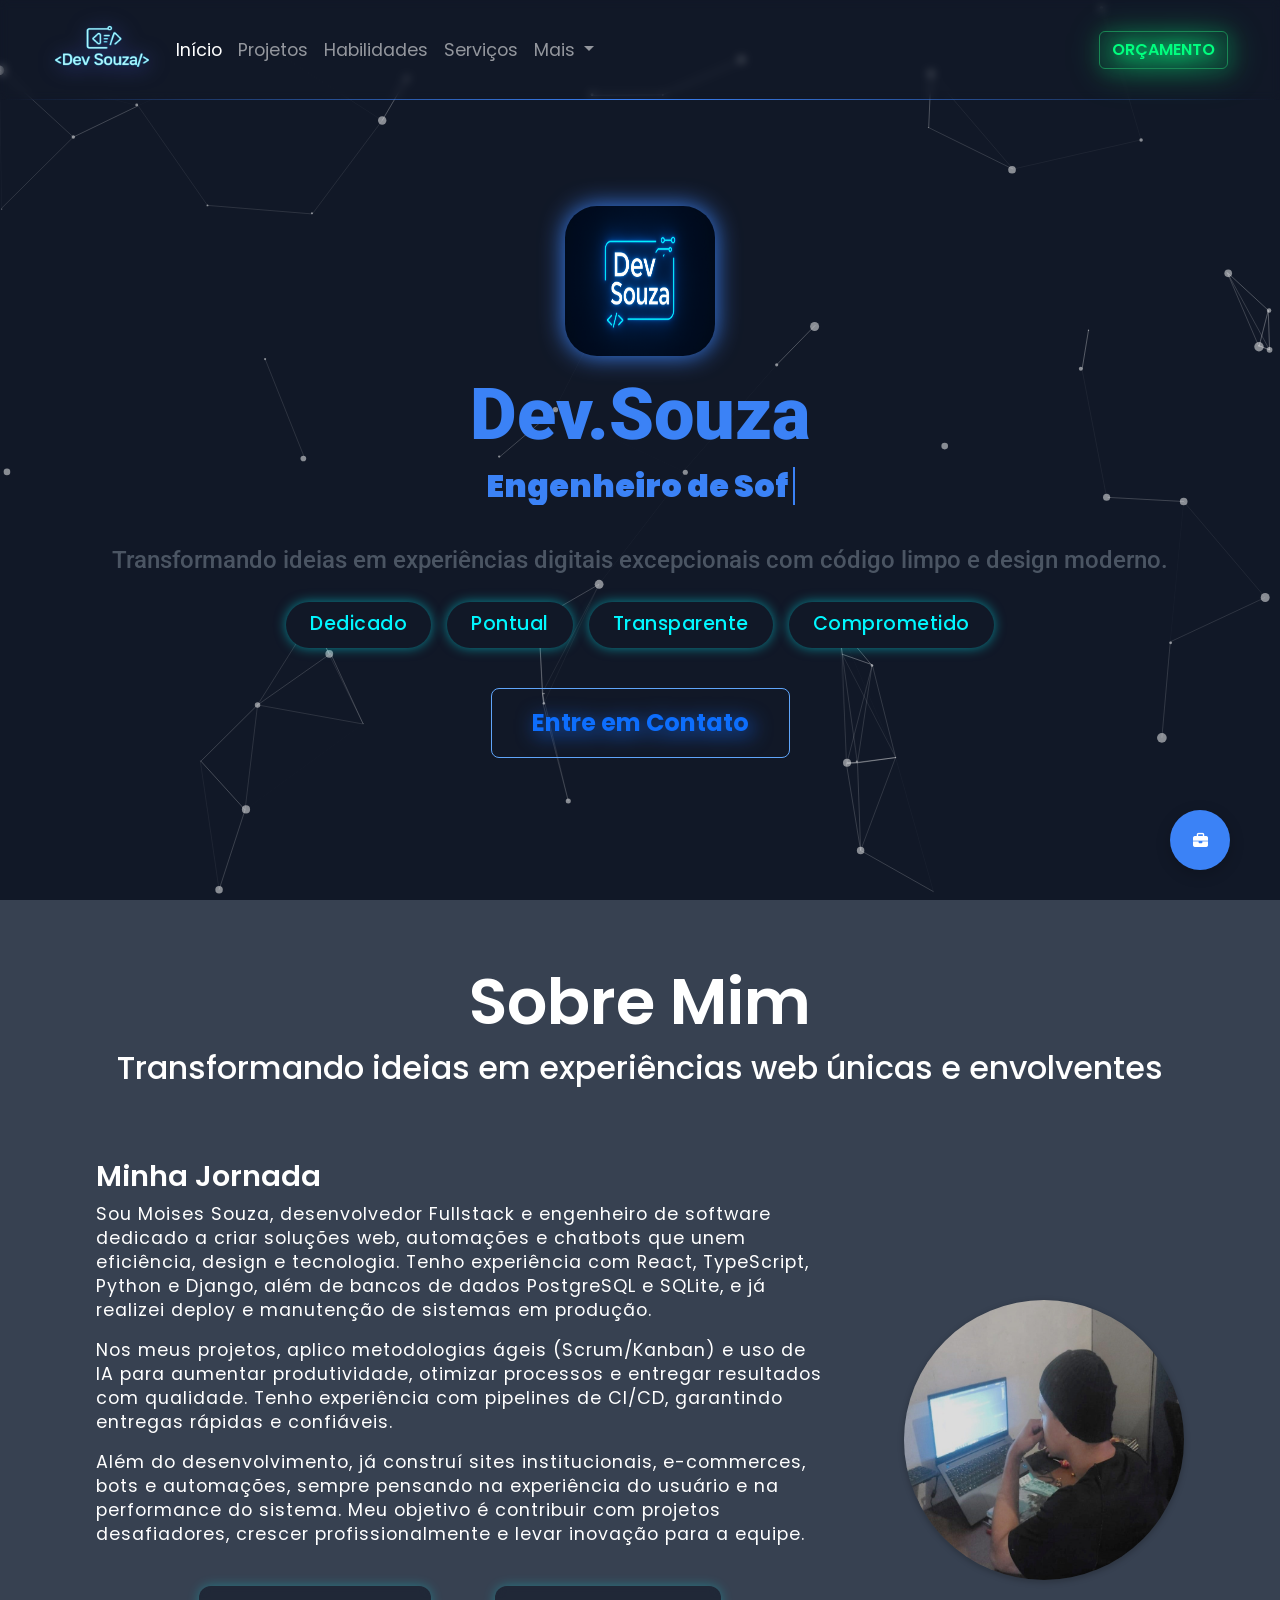
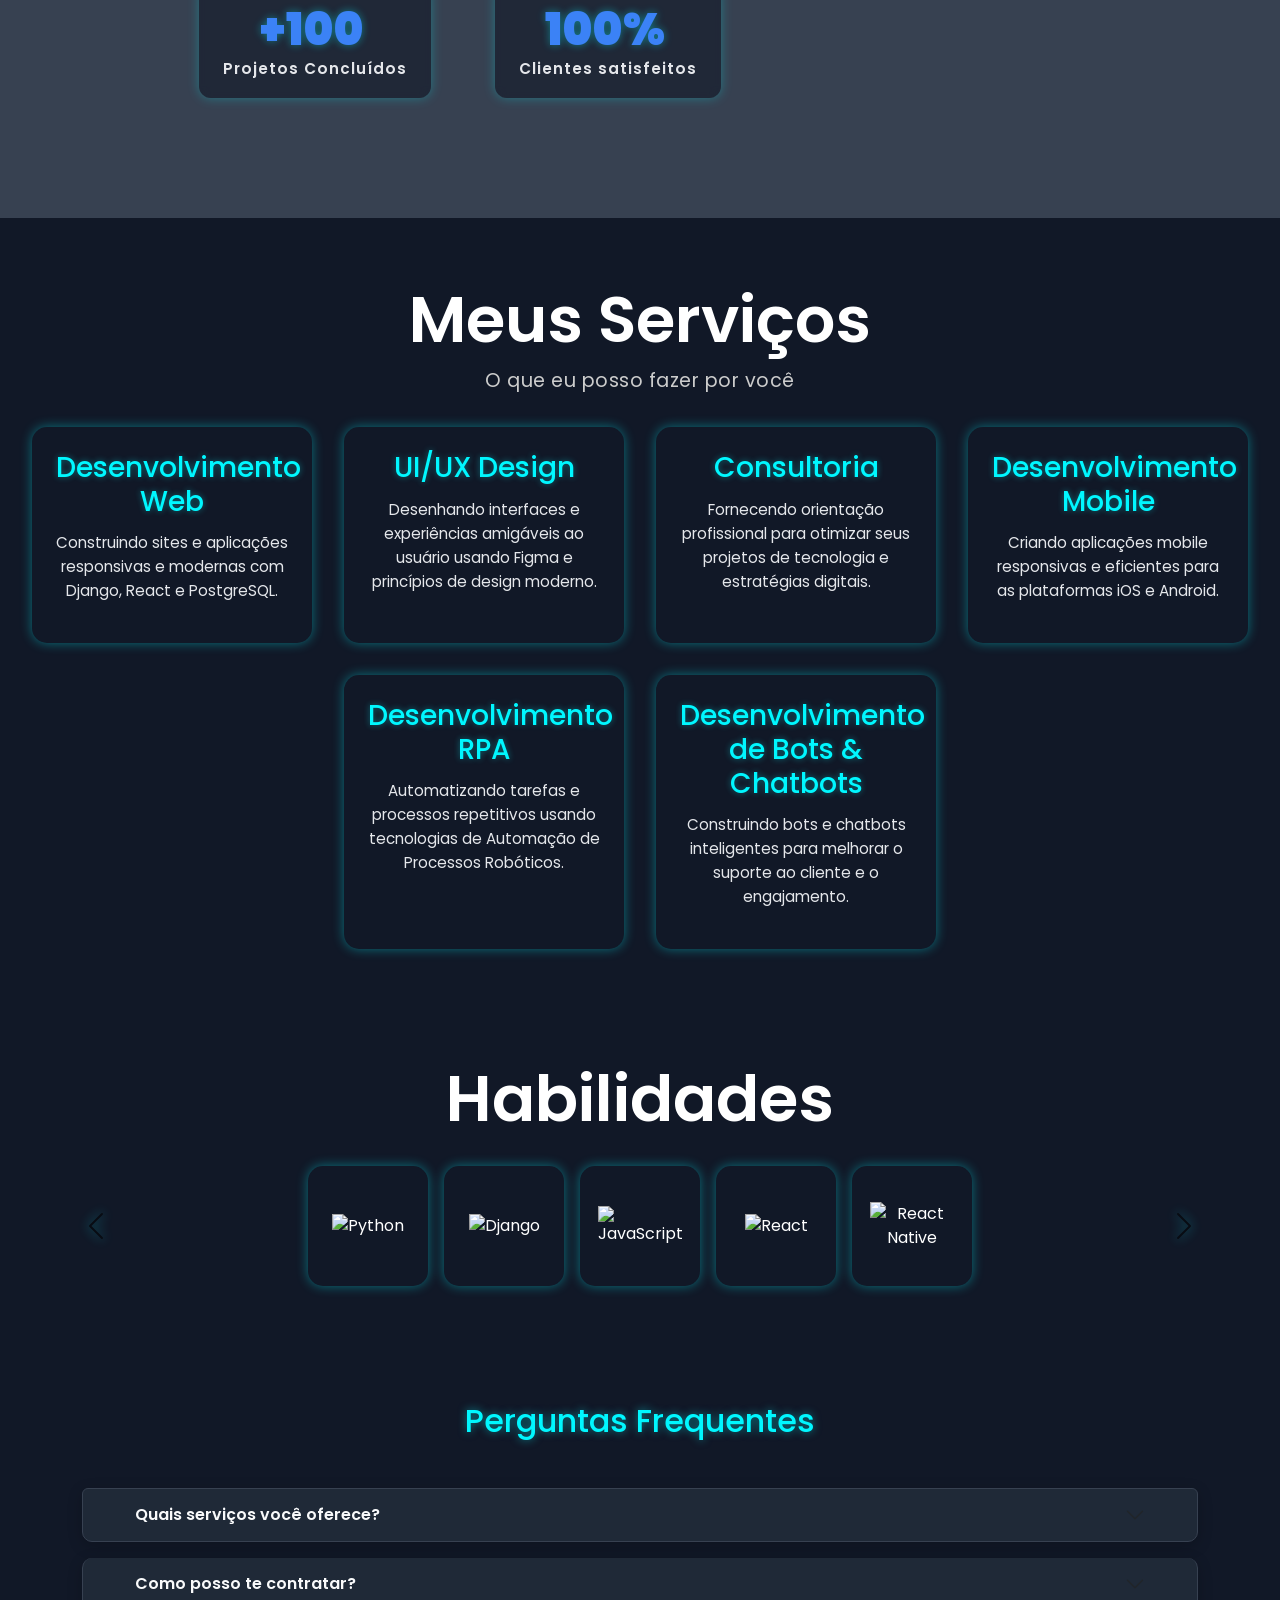
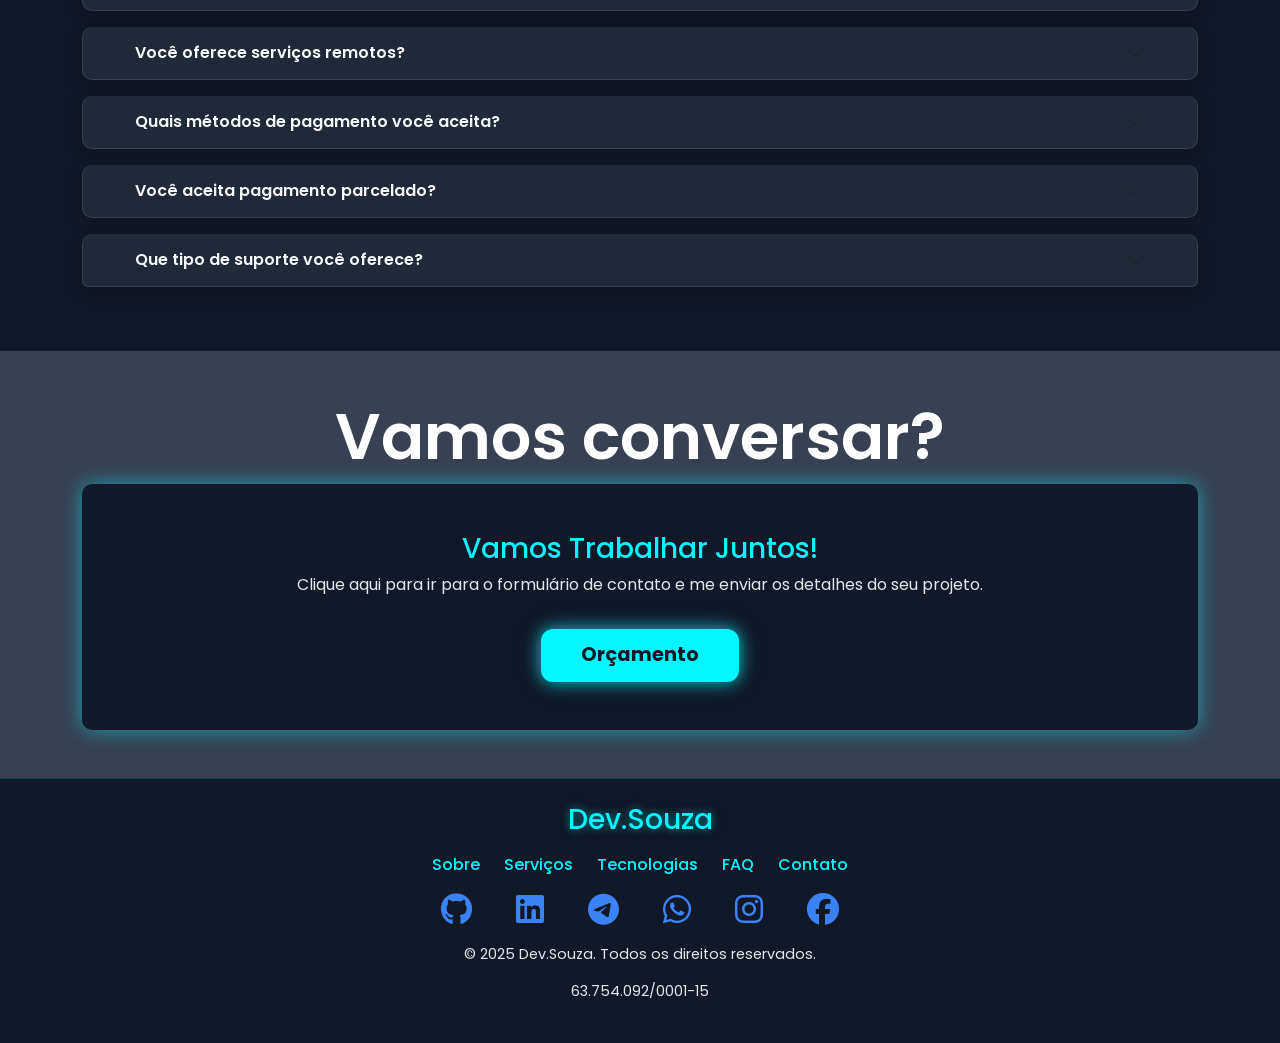
==== commit e88a6fb5: "style: add favcon" ====
--- a/index.html
+++ b/index.html
@@ -16,6 +16,7 @@
         <link rel="stylesheet" href="css/style.css">
         <!-- Font Awesome -->
         <link rel="stylesheet" href="https://cdnjs.cloudflare.com/ajax/libs/font-awesome/6.5.1/css/all.min.css">
+        <link rel="icon" type="image/png" href="images/icons/favcon-page.png">
     </head>
     <body>
         <header>
